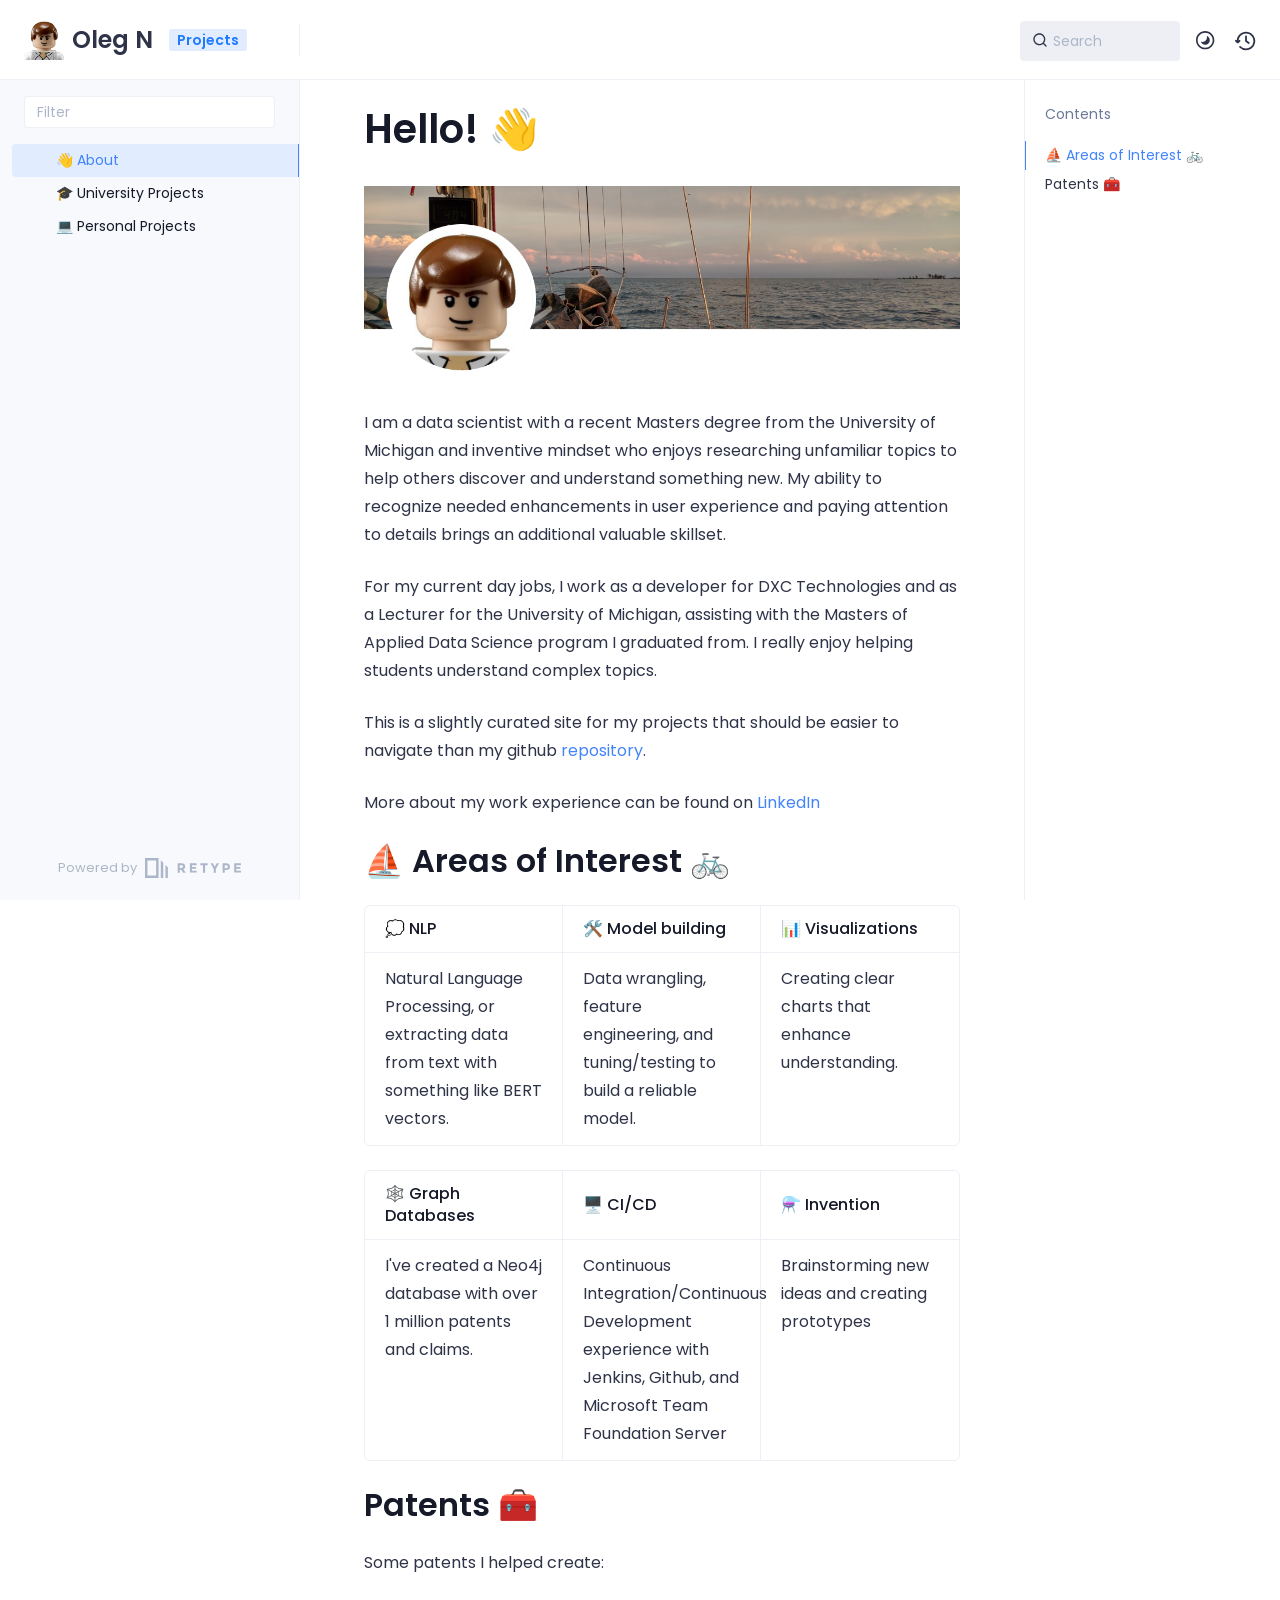
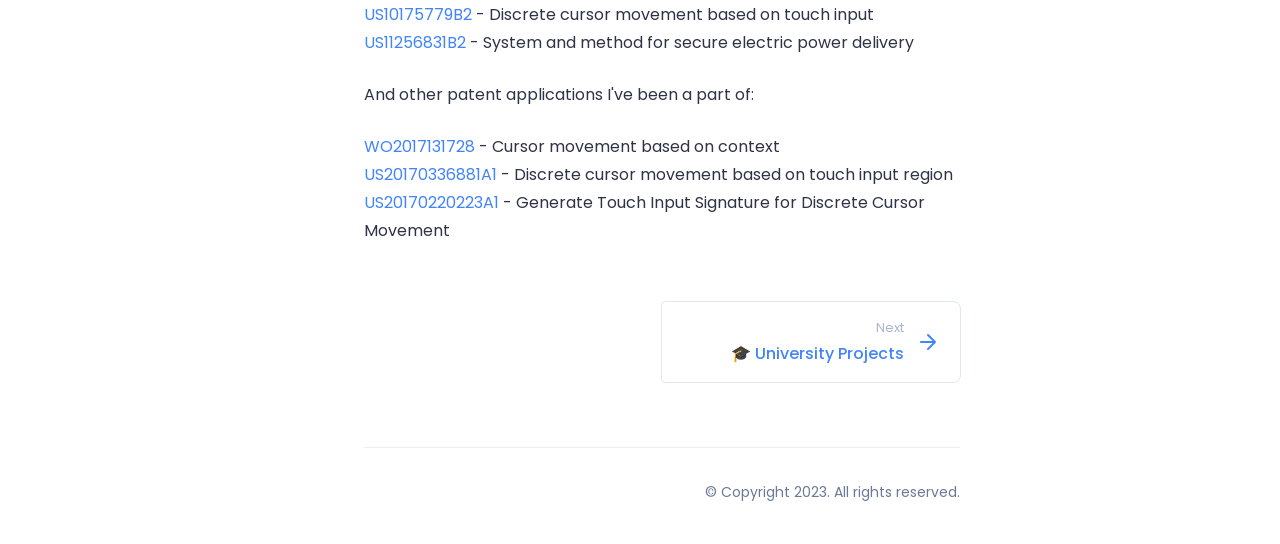
==== index.html @ 0ea4c74a "site updated, title, custom css" ====
<!DOCTYPE html>
<html lang="en" class="h-full">
<head>
    <script>(function(w,d,s,l,i){w[l]=w[l]||[];w[l].push({'gtm.start':new Date().getTime(),event:'gtm.js'});var f=d.getElementsByTagName(s)[0],j=d.createElement(s),dl=l!='dataLayer'?'&l='+l:'';j.async=true;j.src='https://www.googletagmanager.com/gtm.js?id='+i+dl;f.parentNode.insertBefore(j,f);})(window,document,'script','dataLayer','G-LKNMP7RRVM');</script>

    <meta charset="UTF-8">
    <meta name="viewport" content="width=device-width,initial-scale=1">
    <meta name="turbo-cache-control" content="no-cache" data-turbo-track="reload" data-track-token="2.4.0.734150172838">

    <!-- See retype.com -->
    <meta name="generator" content="Retype 2.4.0">

    <!-- Primary Meta Tags -->
    <title>Hello! &#128075;</title>
    <meta name="title" content="Hello! 👋">
    <meta name="description" content="I am a data scientist with a recent Masters degree from the University of Michigan and inventive mindset who enjoys researching unfamiliar topics to..." />

    <!-- Canonical -->
    <link rel="canonical" href="https://legolego.github.io/" />

    <!-- Open Graph / Facebook -->
    <meta property="og:type" content="website">
    <meta property="og:url" content="https://legolego.github.io/">
    <meta property="og:title" content="Hello! 👋">
    <meta property="og:description" content="I am a data scientist with a recent Masters degree from the University of Michigan and inventive mindset who enjoys researching unfamiliar topics to...">
    <meta property="og:image" content="https://legolego.github.io/static/aboutheader.png">

    <!-- Twitter -->
    <meta property="twitter:card" content="summary_large_image">
    <meta property="twitter:url" content="https://legolego.github.io/">
    <meta property="twitter:title" content="Hello! 👋">
    <meta property="twitter:description" content="I am a data scientist with a recent Masters degree from the University of Michigan and inventive mindset who enjoys researching unfamiliar topics to...">
    <meta property="twitter:image" content="https://legolego.github.io/static/aboutheader.png">

    <script>(function () { var el = document.documentElement, m = localStorage.getItem("doc_theme"), wm = window.matchMedia; if (m === "dark" || (!m && wm && wm("(prefers-color-scheme: dark)").matches)) { el.classList.add("dark") } else { el.classList.remove("dark") } })();</script>

    <link href="resources/css/retype.css?v=2.4.0.734150172838" rel="stylesheet" />

    <script type="text/javascript" src="resources/js/config.js?v=2.4.0.734150172838" data-turbo-eval="false" defer></script>
    <script type="text/javascript" src="resources/js/retype.js?v=2.4.0" data-turbo-eval="false" defer></script>
    <script id="lunr-js" type="text/javascript" src="resources/js/lunr.js?v=2.4.0.734150172838" data-turbo-eval="false" defer></script>

    <link href="static/custom.css" rel="stylesheet" />
</head>
<body>
    <noscript><iframe src="https://www.googletagmanager.com/ns.html?id=G-LKNMP7RRVM" height="0" width="0" style="display:none;visibility:hidden"></iframe></noscript>

    <div id="docs-app" class="relative text-base antialiased text-gray-700 bg-white font-body dark:bg-dark-850 dark:text-dark-300">
        <div class="absolute bottom-0 left-0 bg-gray-100 dark:bg-dark-800" style="top: 5rem; right: 50%"></div>
    
        <header id="docs-site-header" class="sticky top-0 z-30 flex w-full h-16 bg-white border-b border-gray-200 md:h-20 dark:bg-dark-850 dark:border-dark-650">
            <div class="container relative flex items-center justify-between grow pr-6 md:justify-start">
                <!-- Mobile menu button skeleton -->
                <button v-cloak class="skeleton docs-mobile-menu-button flex items-center justify-center shrink-0 overflow-hidden dark:text-white focus:outline-none rounded-full w-10 h-10 ml-3.5 md:hidden"><svg xmlns="http://www.w3.org/2000/svg" class="mb-px shrink-0" width="24" height="24" viewBox="0 0 24 24" role="presentation" style="margin-bottom: 0px;"><g fill="currentColor"><path d="M2 4h20v2H2zM2 11h20v2H2zM2 18h20v2H2z"></path></g></svg></button>
                <div v-cloak id="docs-sidebar-toggle"></div>
        
                <!-- Logo -->
                <div class="flex items-center justify-between h-full py-2 md:w-75">
                    <div class="flex items-center px-2 md:px-6">
                        <a id="docs-site-logo" href="" class="flex items-center leading-snug text-2xl">
                            <span class="w-10 mr-2 grow-0 shrink-0 overflow-hidden">
                                <img class="max-h-10 dark:hidden md:inline-block" src="static/lego.png">
                                <img class="max-h-10 hidden dark:inline-block" src="static/lego.png">
                            </span>
                            <span class="dark:text-white font-semibold line-clamp-1 md:line-clamp-2">Oleg N</span>
                        </a><span class="hidden px-2 py-1 ml-4 text-sm font-semibold leading-none text-root-logo-label-text bg-root-logo-label-bg rounded-sm md:inline-block">Projects</span>
                    </div>
        
                    <span class="hidden h-8 border-r md:inline-block dark:border-dark-650"></span>
                </div>
        
                <div class="flex justify-between md:grow">
                    <!-- Top Nav -->
                    <nav class="hidden md:flex">
                        <ul class="flex flex-col mb-4 md:pl-16 md:mb-0 md:flex-row md:items-center">
                            
                        </ul>
                    </nav>
        
                    <!-- Header Right Skeleton -->
                    <div v-cloak class="flex justify-end grow skeleton">
        
                        <!-- Search input mock -->
                        <div class="relative hidden w-40 lg:block lg:max-w-sm lg:ml-auto">
                            <div class="absolute flex items-center justify-center h-full pl-3 dark:text-dark-300">
                                <svg xmlns="http://www.w3.org/2000/svg" class="icon-base" width="16" height="16" viewBox="0 0 24 24" aria-labelledby="icon" role="presentation"  style="margin-bottom: 1px;"><g fill="currentColor" ><path d="M21.71 20.29l-3.68-3.68A8.963 8.963 0 0020 11c0-4.96-4.04-9-9-9s-9 4.04-9 9 4.04 9 9 9c2.12 0 4.07-.74 5.61-1.97l3.68 3.68c.2.19.45.29.71.29s.51-.1.71-.29c.39-.39.39-1.03 0-1.42zM4 11c0-3.86 3.14-7 7-7s7 3.14 7 7c0 1.92-.78 3.66-2.04 4.93-.01.01-.02.01-.02.01-.01.01-.01.01-.01.02A6.98 6.98 0 0111 18c-3.86 0-7-3.14-7-7z" ></path></g></svg>
                            </div>
        
                            <input class="w-full h-10 transition-colors duration-200 ease-in bg-gray-200 border border-transparent rounded md:text-sm hover:bg-white hover:border-gray-300 focus:outline-none focus:bg-white focus:border-gray-500 dark:bg-dark-600 dark:border-dark-600 placeholder-gray-400 dark:placeholder-dark-400"
                            style="padding: 0.625rem 0.75rem 0.625rem 2rem" type="text" placeholder="Search" />
                        </div>
        
                        <!-- Mobile search button mock -->
                        <div class="flex items-center justify-center w-10 h-10 lg:hidden">
                            <svg xmlns="http://www.w3.org/2000/svg" class="shrink-0 icon-base" width="20" height="20" viewBox="0 0 24 24" aria-labelledby="icon" role="presentation"  style="margin-bottom: 0px;"><g fill="currentColor" ><path d="M21.71 20.29l-3.68-3.68A8.963 8.963 0 0020 11c0-4.96-4.04-9-9-9s-9 4.04-9 9 4.04 9 9 9c2.12 0 4.07-.74 5.61-1.97l3.68 3.68c.2.19.45.29.71.29s.51-.1.71-.29c.39-.39.39-1.03 0-1.42zM4 11c0-3.86 3.14-7 7-7s7 3.14 7 7c0 1.92-.78 3.66-2.04 4.93-.01.01-.02.01-.02.01-.01.01-.01.01-.01.02A6.98 6.98 0 0111 18c-3.86 0-7-3.14-7-7z" ></path></g></svg>
                        </div>
        
                        <!-- Dark mode switch placehokder -->
                        <div class="w-10 h-10 lg:ml-2"></div>
        
                        <!-- History button mock -->
                        <div class="flex items-center justify-center w-10 h-10" style="margin-right: -0.625rem;">
                            <svg xmlns="http://www.w3.org/2000/svg" class="shrink-0 icon-base" width="22" height="22" viewBox="0 0 24 24" aria-labelledby="icon" role="presentation"  style="margin-bottom: 0px;"><g fill="currentColor" ><g ><path d="M12.01 6.01c-.55 0-1 .45-1 1V12a1 1 0 00.4.8l3 2.22a.985.985 0 001.39-.2.996.996 0 00-.21-1.4l-2.6-1.92V7.01c.02-.55-.43-1-.98-1z"></path><path d="M12.01 1.91c-5.33 0-9.69 4.16-10.05 9.4l-.29-.26a.997.997 0 10-1.34 1.48l1.97 1.79c.19.17.43.26.67.26s.48-.09.67-.26l1.97-1.79a.997.997 0 10-1.34-1.48l-.31.28c.34-4.14 3.82-7.41 8.05-7.41 4.46 0 8.08 3.63 8.08 8.09s-3.63 8.08-8.08 8.08c-2.18 0-4.22-.85-5.75-2.4a.996.996 0 10-1.42 1.4 10.02 10.02 0 007.17 2.99c5.56 0 10.08-4.52 10.08-10.08.01-5.56-4.52-10.09-10.08-10.09z"></path></g></g></svg>
                        </div>
                    </div>
        
                    <div v-cloak class="flex justify-end grow">
                        <div id="docs-mobile-search-button"></div>
                        <doc-search-desktop></doc-search-desktop>
        
                        <doc-theme-switch class="lg:ml-2"></doc-theme-switch>
                        <doc-history></doc-history>
                    </div>
                </div>
            </div>
        </header>
    
        <div class="container relative flex bg-white">
            <!-- Sidebar Skeleton -->
            <div v-cloak class="fixed flex flex-col shrink-0 duration-300 ease-in-out bg-gray-100 border-gray-200 sidebar top-20 w-75 border-r h-screen md:sticky transition-transform skeleton dark:bg-dark-800 dark:border-dark-650">
            
                <!-- Render this div, if config.showSidebarFilter is `true` -->
                <div class="flex items-center h-16 px-6">
                    <input class="w-full h-8 px-3 py-2 transition-colors duration-200 ease-linear bg-white border border-gray-200 rounded shadow-none text-sm focus:outline-none focus:border-gray-600 dark:bg-dark-600 dark:border-dark-600" type="text" placeholder="Filter" />
                </div>
            
                <div class="pl-6 mb-4 mt-1">
                    <div class="w-32 h-3 mb-4 bg-gray-200 rounded-full loading dark:bg-dark-600"></div>
                    <div class="w-48 h-3 mb-4 bg-gray-200 rounded-full loading dark:bg-dark-600"></div>
                    <div class="w-40 h-3 mb-4 bg-gray-200 rounded-full loading dark:bg-dark-600"></div>
                    <div class="w-32 h-3 mb-4 bg-gray-200 rounded-full loading dark:bg-dark-600"></div>
                    <div class="w-48 h-3 mb-4 bg-gray-200 rounded-full loading dark:bg-dark-600"></div>
                    <div class="w-40 h-3 mb-4 bg-gray-200 rounded-full loading dark:bg-dark-600"></div>
                </div>
            
                <div class="shrink-0 mt-auto bg-transparent dark:border-dark-650">
                    <a class="flex items-center justify-center flex-nowrap h-16 text-gray-400 dark:text-dark-400 hover:text-gray-700 dark:hover:text-dark-300 transition-colors duration-150 ease-in docs-powered-by" target="_blank" href="https://retype.com/" rel="noopener">
                        <span class="text-xs whitespace-nowrap">Powered by</span>
                        <svg xmlns="http://www.w3.org/2000/svg" class="ml-2" fill="currentColor" width="96" height="20" overflow="visible"><path d="M0 0v20h13.59V0H0zm11.15 17.54H2.44V2.46h8.71v15.08zM15.8 20h2.44V4.67L15.8 2.22zM20.45 6.89V20h2.44V9.34z"/><g><path d="M40.16 8.44c0 1.49-.59 2.45-1.75 2.88l2.34 3.32h-2.53l-2.04-2.96h-1.43v2.96h-2.06V5.36h3.5c1.43 0 2.46.24 3.07.73s.9 1.27.9 2.35zm-2.48 1.1c.26-.23.38-.59.38-1.09 0-.5-.13-.84-.4-1.03s-.73-.28-1.39-.28h-1.54v2.75h1.5c.72 0 1.2-.12 1.45-.35zM51.56 5.36V7.2h-4.59v1.91h4.13v1.76h-4.13v1.92h4.74v1.83h-6.79V5.36h6.64zM60.09 7.15v7.48h-2.06V7.15h-2.61V5.36h7.28v1.79h-2.61zM70.81 14.64h-2.06v-3.66l-3.19-5.61h2.23l1.99 3.45 1.99-3.45H74l-3.19 5.61v3.66zM83.99 6.19c.65.55.97 1.4.97 2.55s-.33 1.98-1 2.51-1.68.8-3.04.8h-1.23v2.59h-2.06V5.36h3.26c1.42 0 2.45.28 3.1.83zm-1.51 3.65c.25-.28.37-.69.37-1.22s-.16-.92-.48-1.14c-.32-.23-.82-.34-1.5-.34H79.7v3.12h1.38c.68 0 1.15-.14 1.4-.42zM95.85 5.36V7.2h-4.59v1.91h4.13v1.76h-4.13v1.92H96v1.83h-6.79V5.36h6.64z"/></g></svg>
                    </a>
                </div>
            </div>
            
            <!-- Sidebar component -->
            <doc-sidebar v-cloak>
                <template #sidebar-footer>
                    <div class="shrink-0 mt-auto border-t md:bg-transparent md:border-none dark:border-dark-650">
            
                        <a class="flex items-center justify-center flex-nowrap h-16 text-gray-400 dark:text-dark-400 hover:text-gray-700 dark:hover:text-dark-300 transition-colors duration-150 ease-in docs-powered-by" target="_blank" href="https://retype.com/" rel="noopener">
                            <span class="text-xs whitespace-nowrap">Powered by</span>
                            <svg xmlns="http://www.w3.org/2000/svg" class="ml-2" fill="currentColor" width="96" height="20" overflow="visible"><path d="M0 0v20h13.59V0H0zm11.15 17.54H2.44V2.46h8.71v15.08zM15.8 20h2.44V4.67L15.8 2.22zM20.45 6.89V20h2.44V9.34z"/><g><path d="M40.16 8.44c0 1.49-.59 2.45-1.75 2.88l2.34 3.32h-2.53l-2.04-2.96h-1.43v2.96h-2.06V5.36h3.5c1.43 0 2.46.24 3.07.73s.9 1.27.9 2.35zm-2.48 1.1c.26-.23.38-.59.38-1.09 0-.5-.13-.84-.4-1.03s-.73-.28-1.39-.28h-1.54v2.75h1.5c.72 0 1.2-.12 1.45-.35zM51.56 5.36V7.2h-4.59v1.91h4.13v1.76h-4.13v1.92h4.74v1.83h-6.79V5.36h6.64zM60.09 7.15v7.48h-2.06V7.15h-2.61V5.36h7.28v1.79h-2.61zM70.81 14.64h-2.06v-3.66l-3.19-5.61h2.23l1.99 3.45 1.99-3.45H74l-3.19 5.61v3.66zM83.99 6.19c.65.55.97 1.4.97 2.55s-.33 1.98-1 2.51-1.68.8-3.04.8h-1.23v2.59h-2.06V5.36h3.26c1.42 0 2.45.28 3.1.83zm-1.51 3.65c.25-.28.37-.69.37-1.22s-.16-.92-.48-1.14c-.32-.23-.82-.34-1.5-.34H79.7v3.12h1.38c.68 0 1.15-.14 1.4-.42zM95.85 5.36V7.2h-4.59v1.91h4.13v1.76h-4.13v1.92H96v1.83h-6.79V5.36h6.64z"/></g></svg>
                        </a>
                    </div>
                </template>
            </doc-sidebar>
    
            <div class="grow min-w-0 dark:bg-dark-850">
                <!-- Render "toolbar" template here on api pages --><!-- Render page content -->
                <div class="flex">
                    <div class="grow min-w-0 px-6 md:px-16">
                        <main class="relative pt-6 pb-16">
                            <div class="docs-markdown" id="docs-content">
                                <!-- Rendered if sidebar right is enabled -->
                                <div id="docs-sidebar-right-toggle"></div>
                
                                <!-- Page content  -->
<doc-anchor-target id="hello" class="break-words">
    <h1>
        <doc-anchor-trigger class="header-anchor-trigger" to="#hello">#</doc-anchor-trigger>
        <span>Hello! <span class="docs-emoji">&#x1F44B;</span></span>
    </h1>
</doc-anchor-target>
<p><figure class="content-center">
    <img src="static/aboutheader.png" alt="" />
    <figcaption class="caption"></figcaption>
</figure>
</p>
<p>I am a data scientist with a recent Masters degree from the University of Michigan and inventive mindset who enjoys researching unfamiliar topics to help others discover and understand something new. My ability to recognize needed enhancements in user experience and paying attention to details brings an additional valuable skillset.</p>
<p>For my current day jobs, I work as a developer for DXC Technologies and as a Lecturer for the University of Michigan, assisting with the Masters of Applied Data Science program I graduated from. I really enjoy helping students understand complex topics.</p>
<p>This is a slightly curated site for my projects that should be easier to navigate than my github <a href="https://github.com/legolego">repository</a>.</p>
<p>More about my work experience can be found on <a href="https://www.linkedin.com/in/olegnikolsky/">LinkedIn</a></p>
<doc-anchor-target id="areas-of-interest">
    <h2>
        <doc-anchor-trigger class="header-anchor-trigger" to="#areas-of-interest">#</doc-anchor-trigger>
        <span><span class="docs-emoji">&#x26F5;</span> Areas of Interest <span class="docs-emoji">&#x1F6B2;</span></span>
    </h2>
</doc-anchor-target>
<div class="mb-6 overflow-hidden border rounded-md docs-columns dark:border-dark-650" style="grid-template-columns: repeat(3, minmax(0, 1fr));">
    <div class="flex items-center px-5 py-3 font-medium leading-snug text-gray-900 border-b border-gray-200 dark:border-dark-650 dark:text-white border-r">
        <span><span class="docs-emoji">&#x1F4AD;</span> NLP</span>
    </div>
    <div class="flex items-center px-5 py-3 font-medium leading-snug text-gray-900 border-b border-gray-200 dark:border-dark-650 dark:text-white border-r">
        <span><span class="docs-emoji">&#x1F6E0;&#xFE0F;</span> Model building</span>
    </div>
    <div class="flex items-center px-5 py-3 font-medium leading-snug text-gray-900 border-b border-gray-200 dark:border-dark-650 dark:text-white">
        <span><span class="docs-emoji">&#x1F4CA;</span> Visualizations</span>
    </div>
    <div class="px-5 py-3 docs-columns-content border-r border-gray-200 dark:border-dark-650">
<p>Natural Language Processing, or extracting data from text with something like BERT vectors.</p>
    </div>
    <div class="px-5 py-3 docs-columns-content border-r border-gray-200 dark:border-dark-650">
<p>Data wrangling, feature engineering, and tuning/testing to build a reliable model.</p>
    </div>
    <div class="px-5 py-3 docs-columns-content">
<p>Creating clear charts that enhance understanding.</p>
    </div>
</div>
<div class="mb-6 overflow-hidden border rounded-md docs-columns dark:border-dark-650" style="grid-template-columns: repeat(3, minmax(0, 1fr));">
    <div class="flex items-center px-5 py-3 font-medium leading-snug text-gray-900 border-b border-gray-200 dark:border-dark-650 dark:text-white border-r">
        <span><span class="docs-emoji">&#x1F578;&#xFE0F;</span> Graph Databases</span>
    </div>
    <div class="flex items-center px-5 py-3 font-medium leading-snug text-gray-900 border-b border-gray-200 dark:border-dark-650 dark:text-white border-r">
        <span><span class="docs-emoji">&#x1F5A5;&#xFE0F;</span> CI/CD</span>
    </div>
    <div class="flex items-center px-5 py-3 font-medium leading-snug text-gray-900 border-b border-gray-200 dark:border-dark-650 dark:text-white">
        <span><span class="docs-emoji">&#x2697;&#xFE0F;</span> Invention</span>
    </div>
    <div class="px-5 py-3 docs-columns-content border-r border-gray-200 dark:border-dark-650">
<p>I&#x27;ve created a Neo4j database with over 1 million patents and claims.</p>
    </div>
    <div class="px-5 py-3 docs-columns-content border-r border-gray-200 dark:border-dark-650">
<p>Continuous Integration/Continuous Development experience with Jenkins, Github, and Microsoft Team Foundation Server</p>
    </div>
    <div class="px-5 py-3 docs-columns-content">
<p>Brainstorming new ideas and creating prototypes</p>
    </div>
</div>
<doc-anchor-target id="patents">
    <h2>
        <doc-anchor-trigger class="header-anchor-trigger" to="#patents">#</doc-anchor-trigger>
        <span>Patents <span class="docs-emoji">&#x1F9F0;</span></span>
    </h2>
</doc-anchor-target>
<p>Some patents I helped create:</p>
<p><a href="https://patents.google.com/patent/US10175779B2/en">US10175779B2</a> - Discrete cursor movement based on touch input<br>
<a href="https://patents.google.com/patent/US11256831B2/en">US11256831B2</a> - System and method for secure electric power delivery</p>
<p>And other patent applications I&#x27;ve been a part of:</p>
<p><a href="https://patents.google.com/patent/WO2017131728A1/en">WO2017131728</a> - Cursor movement based on context<br>
<a href="https://patents.google.com/patent/US20170336881A1/en">US20170336881A1 </a> - Discrete cursor movement based on touch input region<br>
<a href="https://patents.google.com/patent/US20170220223A1/en">US20170220223A1</a> - Generate Touch Input Signature for Discrete Cursor Movement</p>

                                
                                <!-- Required only on API pages -->
                                <doc-toolbar-member-filter-no-results />
                            </div>
                            <footer class="clear-both">
                            
                                <nav class="flex mt-14">
                                    <div class="w-1/2">
                                    </div>
                            
                                    <div class="w-1/2">
                                        <a class="px-5 py-4 -mx-px h-full flex items-center justify-end break-normal font-medium text-blue-500 dark:text-blue-400 border border-gray-300 hover:border-gray-400 dark:border-dark-650 dark:hover:border-dark-450 rounded-l rounded-r-lg transition-colors duration-150 relative hover:z-5" href="university/">
                                            <span>
                                                <span class="block text-xs font-normal text-right text-gray-400 dark:text-dark-400">Next</span>
                                                <span class="block mt-1">🎓 University Projects</span>
                                            </span>
                                            <svg xmlns="http://www.w3.org/2000/svg" class="ml-3" width="24" height="24" viewBox="0 0 24 24" fill="currentColor" overflow="visible"><path d="M19.92 12.38a1 1 0 00-.22-1.09l-7-7a.996.996 0 10-1.41 1.41l5.3 5.3H5c-.55 0-1 .45-1 1s.45 1 1 1h11.59l-5.29 5.29a.996.996 0 000 1.41c.19.2.44.3.7.3s.51-.1.71-.29l7-7c.09-.09.16-.21.21-.33z" /><path fill="none" d="M0 0h24v24H0z" /></svg>
                                        </a>
                                    </div>
                                </nav>
                            </footer>
                        </main>
                
                        <div class="border-t dark:border-dark-650 pt-6 mb-8">
                            <footer class="flex flex-wrap items-center justify-between">
                                <div>
                                    <ul class="flex flex-wrap items-center text-sm">
                                    </ul>
                                </div>
                                <div class="docs-copyright py-2 text-gray-500 dark:text-dark-350 text-sm leading-relaxed"><p>© Copyright 2023. All rights reserved.</p></div>
                            </footer>
                        </div>
                    </div>
                
                    <!-- Rendered if sidebar right is enabled -->
                    <!-- Sidebar right skeleton-->
                    <div v-cloak class="fixed top-0 bottom-0 right-0 translate-x-full bg-white border-gray-200 lg:sticky lg:border-l lg:shrink-0 lg:pt-6 lg:transform-none sm:w-1/2 lg:w-64 lg:z-0 md:w-104 sidebar-right skeleton dark:bg-dark-850 dark:border-dark-650">
                        <div class="pl-5">
                            <div class="w-32 h-3 mb-4 bg-gray-200 dark:bg-dark-600 rounded-full loading"></div>
                            <div class="w-48 h-3 mb-4 bg-gray-200 dark:bg-dark-600 rounded-full loading"></div>
                            <div class="w-40 h-3 mb-4 bg-gray-200 dark:bg-dark-600 rounded-full loading"></div>
                        </div>
                    </div>
                
                    <!-- User should be able to hide sidebar right -->
                    <doc-sidebar-right v-cloak></doc-sidebar-right>
                </div>

            </div>
        </div>
    
        <doc-search-mobile></doc-search-mobile>
        <doc-back-to-top></doc-back-to-top>
    </div>


    <div id="docs-overlay-target"></div>

    <script>window.__DOCS__ = { "title": "👋 About", isRoot: true, level: 0, icon: "file", hasPrism: false, hasMermaid: false, hasMath: false }</script>
</body>
</html>
---- static/custom.css ----
.sample {
    text-align: center;
    color: #af5219;
    border-radius: 10px;
    background-color: #0cce2c;
    border: 1px solid #19af1c;
    padding-top: 20px;
    margin-bottom: 20px;
}
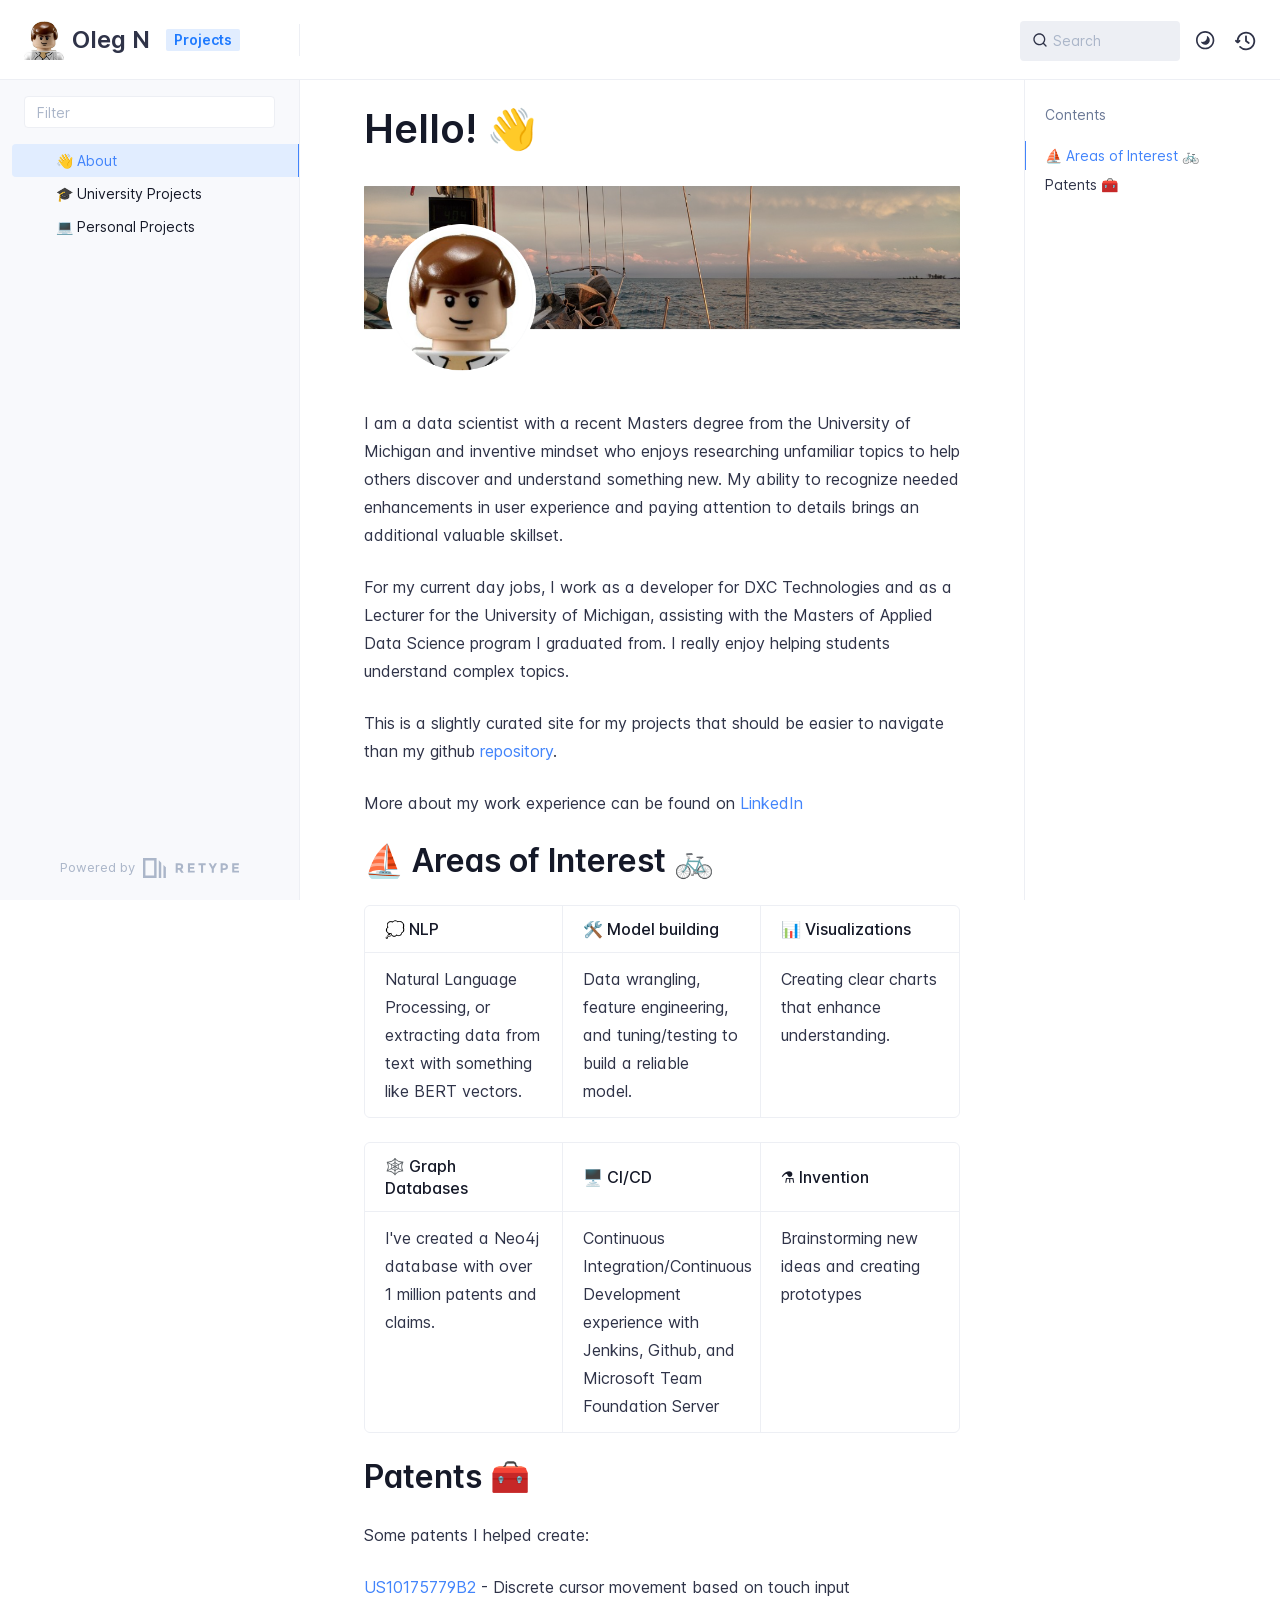
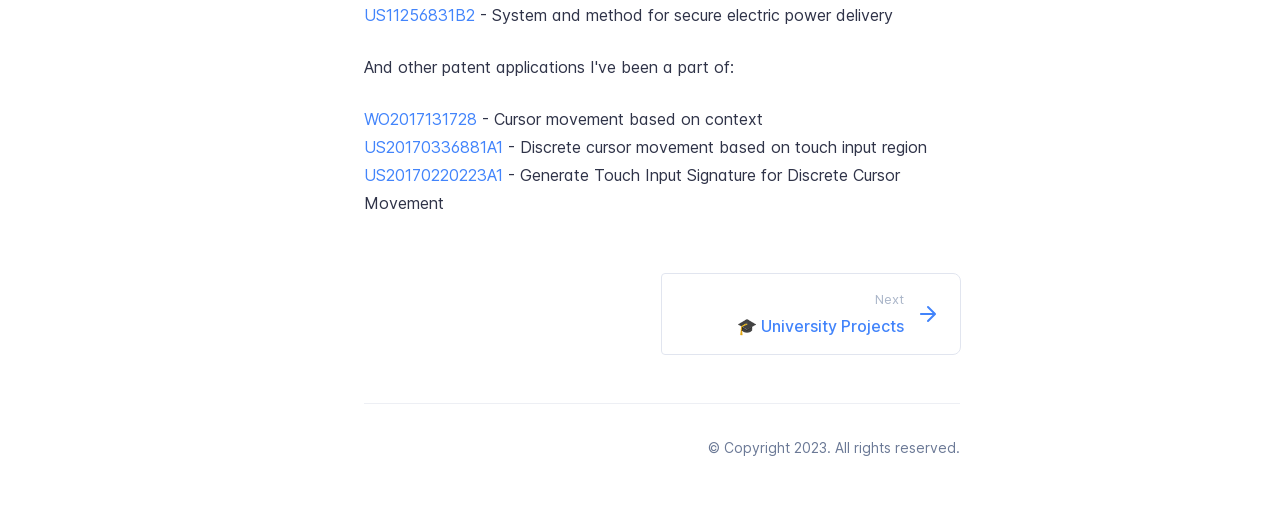
==== commit d9fe0fbe: "added detroit digital inclusion project" ====
--- a/index.html
+++ b/index.html
@@ -1,22 +1,22 @@
 <!DOCTYPE html>
 <html lang="en" class="h-full">
 <head>
-    <script>(function(w,d,s,l,i){w[l]=w[l]||[];w[l].push({'gtm.start':new Date().getTime(),event:'gtm.js'});var f=d.getElementsByTagName(s)[0],j=d.createElement(s),dl=l!='dataLayer'?'&l='+l:'';j.async=true;j.src='https://www.googletagmanager.com/gtm.js?id='+i+dl;f.parentNode.insertBefore(j,f);})(window,document,'script','dataLayer','G-LKNMP7RRVM');</script>
+    <script data-cfasync="false">(function(w,d,s,l,i){w[l]=w[l]||[];w[l].push({'gtm.start':new Date().getTime(),event:'gtm.js'});var f=d.getElementsByTagName(s)[0],j=d.createElement(s),dl=l!='dataLayer'?'&l='+l:'';j.async=true;j.src='https://www.googletagmanager.com/gtm.js?id='+i+dl;f.parentNode.insertBefore(j,f);})(window,document,'script','dataLayer','G-LKNMP7RRVM');</script>
 
     <meta charset="UTF-8">
     <meta name="viewport" content="width=device-width,initial-scale=1">
-    <meta name="turbo-cache-control" content="no-cache" data-turbo-track="reload" data-track-token="2.4.0.734150172838">
+    <meta name="turbo-cache-control" content="no-cache" data-turbo-track="reload" data-track-token="3.5.0.752034805702">
 
     <!-- See retype.com -->
-    <meta name="generator" content="Retype 2.4.0">
+    <meta name="generator" content="Retype 3.5.0">
 
     <!-- Primary Meta Tags -->
     <title>Hello! &#128075;</title>
     <meta name="title" content="Hello! 👋">
-    <meta name="description" content="I am a data scientist with a recent Masters degree from the University of Michigan and inventive mindset who enjoys researching unfamiliar topics to..." />
+    <meta name="description" content="I am a data scientist with a recent Masters degree from the University of Michigan and inventive mindset who enjoys researching unfamiliar topics to...">
 
     <!-- Canonical -->
-    <link rel="canonical" href="https://legolego.github.io/" />
+    <link rel="canonical" href="https://legolego.github.io/">
 
     <!-- Open Graph / Facebook -->
     <meta property="og:type" content="website">
@@ -32,13 +32,13 @@
     <meta property="twitter:description" content="I am a data scientist with a recent Masters degree from the University of Michigan and inventive mindset who enjoys researching unfamiliar topics to...">
     <meta property="twitter:image" content="https://legolego.github.io/static/aboutheader.png">
 
-    <script>(function () { var el = document.documentElement, m = localStorage.getItem("doc_theme"), wm = window.matchMedia; if (m === "dark" || (!m && wm && wm("(prefers-color-scheme: dark)").matches)) { el.classList.add("dark") } else { el.classList.remove("dark") } })();</script>
-
-    <link href="resources/css/retype.css?v=2.4.0.734150172838" rel="stylesheet" />
-
-    <script type="text/javascript" src="resources/js/config.js?v=2.4.0.734150172838" data-turbo-eval="false" defer></script>
-    <script type="text/javascript" src="resources/js/retype.js?v=2.4.0" data-turbo-eval="false" defer></script>
-    <script id="lunr-js" type="text/javascript" src="resources/js/lunr.js?v=2.4.0.734150172838" data-turbo-eval="false" defer></script>
+    <script data-cfasync="false">(function () { var el = document.documentElement, m = localStorage.getItem("doc_theme"), wm = window.matchMedia; if (m === "dark" || (!m && wm && wm("(prefers-color-scheme: dark)").matches)) { el.classList.add("dark") } else { el.classList.remove("dark") } })();</script>
+
+    <link href="resources/css/retype.css?v=3.5.0.752034805702" rel="stylesheet">
+
+    <script data-cfasync="false" src="resources/js/config.js?v=3.5.0.752034805702" data-turbo-eval="false" defer></script>
+    <script data-cfasync="false" src="resources/js/retype.js?v=3.5.0" data-turbo-eval="false" defer></script>
+    <script id="lunr-js" data-cfasync="false" src="resources/js/lunr.js?v=3.5.0.752034805702" data-turbo-eval="false" defer></script>
 
     <link href="static/custom.css" rel="stylesheet" />
 </head>
@@ -49,7 +49,7 @@
         <div class="absolute bottom-0 left-0 bg-gray-100 dark:bg-dark-800" style="top: 5rem; right: 50%"></div>
     
         <header id="docs-site-header" class="sticky top-0 z-30 flex w-full h-16 bg-white border-b border-gray-200 md:h-20 dark:bg-dark-850 dark:border-dark-650">
-            <div class="container relative flex items-center justify-between grow pr-6 md:justify-start">
+            <div class="container relative flex items-center justify-between pr-6 grow md:justify-start">
                 <!-- Mobile menu button skeleton -->
                 <button v-cloak class="skeleton docs-mobile-menu-button flex items-center justify-center shrink-0 overflow-hidden dark:text-white focus:outline-none rounded-full w-10 h-10 ml-3.5 md:hidden"><svg xmlns="http://www.w3.org/2000/svg" class="mb-px shrink-0" width="24" height="24" viewBox="0 0 24 24" role="presentation" style="margin-bottom: 0px;"><g fill="currentColor"><path d="M2 4h20v2H2zM2 11h20v2H2zM2 18h20v2H2z"></path></g></svg></button>
                 <div v-cloak id="docs-sidebar-toggle"></div>
@@ -83,24 +83,22 @@
                         <!-- Search input mock -->
                         <div class="relative hidden w-40 lg:block lg:max-w-sm lg:ml-auto">
                             <div class="absolute flex items-center justify-center h-full pl-3 dark:text-dark-300">
-                                <svg xmlns="http://www.w3.org/2000/svg" class="icon-base" width="16" height="16" viewBox="0 0 24 24" aria-labelledby="icon" role="presentation"  style="margin-bottom: 1px;"><g fill="currentColor" ><path d="M21.71 20.29l-3.68-3.68A8.963 8.963 0 0020 11c0-4.96-4.04-9-9-9s-9 4.04-9 9 4.04 9 9 9c2.12 0 4.07-.74 5.61-1.97l3.68 3.68c.2.19.45.29.71.29s.51-.1.71-.29c.39-.39.39-1.03 0-1.42zM4 11c0-3.86 3.14-7 7-7s7 3.14 7 7c0 1.92-.78 3.66-2.04 4.93-.01.01-.02.01-.02.01-.01.01-.01.01-.01.02A6.98 6.98 0 0111 18c-3.86 0-7-3.14-7-7z" ></path></g></svg>
+                                <svg xmlns="http://www.w3.org/2000/svg" class="icon-base" width="16" height="16" viewBox="0 0 24 24" aria-labelledby="icon" role="presentation" style="margin-bottom: 1px;"><g fill="currentColor" ><path d="M21.71 20.29l-3.68-3.68A8.963 8.963 0 0020 11c0-4.96-4.04-9-9-9s-9 4.04-9 9 4.04 9 9 9c2.12 0 4.07-.74 5.61-1.97l3.68 3.68c.2.19.45.29.71.29s.51-.1.71-.29c.39-.39.39-1.03 0-1.42zM4 11c0-3.86 3.14-7 7-7s7 3.14 7 7c0 1.92-.78 3.66-2.04 4.93-.01.01-.02.01-.02.01-.01.01-.01.01-.01.02A6.98 6.98 0 0111 18c-3.86 0-7-3.14-7-7z" ></path></g></svg>
                             </div>
-        
-                            <input class="w-full h-10 transition-colors duration-200 ease-in bg-gray-200 border border-transparent rounded md:text-sm hover:bg-white hover:border-gray-300 focus:outline-none focus:bg-white focus:border-gray-500 dark:bg-dark-600 dark:border-dark-600 placeholder-gray-400 dark:placeholder-dark-400"
-                            style="padding: 0.625rem 0.75rem 0.625rem 2rem" type="text" placeholder="Search" />
-                        </div>
-        
-                        <!-- Mobile search button mock -->
+                            <input class="w-full h-10 placeholder-gray-400 transition-colors duration-200 ease-in bg-gray-200 border border-transparent rounded md:text-sm hover:bg-white hover:border-gray-300 focus:outline-none focus:bg-white focus:border-gray-500 dark:bg-dark-600 dark:border-dark-600 dark:placeholder-dark-400" style="padding: 0.625rem 0.75rem 0.625rem 2rem" type="text" placeholder="Search">
+                        </div>
+        
+                        <!-- Mobile search button -->
                         <div class="flex items-center justify-center w-10 h-10 lg:hidden">
-                            <svg xmlns="http://www.w3.org/2000/svg" class="shrink-0 icon-base" width="20" height="20" viewBox="0 0 24 24" aria-labelledby="icon" role="presentation"  style="margin-bottom: 0px;"><g fill="currentColor" ><path d="M21.71 20.29l-3.68-3.68A8.963 8.963 0 0020 11c0-4.96-4.04-9-9-9s-9 4.04-9 9 4.04 9 9 9c2.12 0 4.07-.74 5.61-1.97l3.68 3.68c.2.19.45.29.71.29s.51-.1.71-.29c.39-.39.39-1.03 0-1.42zM4 11c0-3.86 3.14-7 7-7s7 3.14 7 7c0 1.92-.78 3.66-2.04 4.93-.01.01-.02.01-.02.01-.01.01-.01.01-.01.02A6.98 6.98 0 0111 18c-3.86 0-7-3.14-7-7z" ></path></g></svg>
-                        </div>
-        
-                        <!-- Dark mode switch placehokder -->
+                            <svg xmlns="http://www.w3.org/2000/svg" class="shrink-0 icon-base" width="20" height="20" viewBox="0 0 24 24" aria-labelledby="icon" role="presentation" style="margin-bottom: 0px;"><g fill="currentColor" ><path d="M21.71 20.29l-3.68-3.68A8.963 8.963 0 0020 11c0-4.96-4.04-9-9-9s-9 4.04-9 9 4.04 9 9 9c2.12 0 4.07-.74 5.61-1.97l3.68 3.68c.2.19.45.29.71.29s.51-.1.71-.29c.39-.39.39-1.03 0-1.42zM4 11c0-3.86 3.14-7 7-7s7 3.14 7 7c0 1.92-.78 3.66-2.04 4.93-.01.01-.02.01-.02.01-.01.01-.01.01-.01.02A6.98 6.98 0 0111 18c-3.86 0-7-3.14-7-7z" ></path></g></svg>
+                        </div>
+        
+                        <!-- Dark mode switch placeholder -->
                         <div class="w-10 h-10 lg:ml-2"></div>
         
-                        <!-- History button mock -->
+                        <!-- History button -->
                         <div class="flex items-center justify-center w-10 h-10" style="margin-right: -0.625rem;">
-                            <svg xmlns="http://www.w3.org/2000/svg" class="shrink-0 icon-base" width="22" height="22" viewBox="0 0 24 24" aria-labelledby="icon" role="presentation"  style="margin-bottom: 0px;"><g fill="currentColor" ><g ><path d="M12.01 6.01c-.55 0-1 .45-1 1V12a1 1 0 00.4.8l3 2.22a.985.985 0 001.39-.2.996.996 0 00-.21-1.4l-2.6-1.92V7.01c.02-.55-.43-1-.98-1z"></path><path d="M12.01 1.91c-5.33 0-9.69 4.16-10.05 9.4l-.29-.26a.997.997 0 10-1.34 1.48l1.97 1.79c.19.17.43.26.67.26s.48-.09.67-.26l1.97-1.79a.997.997 0 10-1.34-1.48l-.31.28c.34-4.14 3.82-7.41 8.05-7.41 4.46 0 8.08 3.63 8.08 8.09s-3.63 8.08-8.08 8.08c-2.18 0-4.22-.85-5.75-2.4a.996.996 0 10-1.42 1.4 10.02 10.02 0 007.17 2.99c5.56 0 10.08-4.52 10.08-10.08.01-5.56-4.52-10.09-10.08-10.09z"></path></g></g></svg>
+                            <svg xmlns="http://www.w3.org/2000/svg" class="shrink-0 icon-base" width="22" height="22" viewBox="0 0 24 24" aria-labelledby="icon" role="presentation" style="margin-bottom: 0px;"><g fill="currentColor" ><g ><path d="M12.01 6.01c-.55 0-1 .45-1 1V12a1 1 0 00.4.8l3 2.22a.985.985 0 001.39-.2.996.996 0 00-.21-1.4l-2.6-1.92V7.01c.02-.55-.43-1-.98-1z"></path><path d="M12.01 1.91c-5.33 0-9.69 4.16-10.05 9.4l-.29-.26a.997.997 0 10-1.34 1.48l1.97 1.79c.19.17.43.26.67.26s.48-.09.67-.26l1.97-1.79a.997.997 0 10-1.34-1.48l-.31.28c.34-4.14 3.82-7.41 8.05-7.41 4.46 0 8.08 3.63 8.08 8.09s-3.63 8.08-8.08 8.08c-2.18 0-4.22-.85-5.75-2.4a.996.996 0 10-1.42 1.4 10.02 10.02 0 007.17 2.99c5.56 0 10.08-4.52 10.08-10.08.01-5.56-4.52-10.09-10.08-10.09z"></path></g></g></svg>
                         </div>
                     </div>
         
@@ -121,10 +119,10 @@
             
                 <!-- Render this div, if config.showSidebarFilter is `true` -->
                 <div class="flex items-center h-16 px-6">
-                    <input class="w-full h-8 px-3 py-2 transition-colors duration-200 ease-linear bg-white border border-gray-200 rounded shadow-none text-sm focus:outline-none focus:border-gray-600 dark:bg-dark-600 dark:border-dark-600" type="text" placeholder="Filter" />
-                </div>
-            
-                <div class="pl-6 mb-4 mt-1">
+                    <input class="w-full h-8 px-3 py-2 transition-colors duration-200 ease-linear bg-white border border-gray-200 rounded shadow-none text-sm focus:outline-none focus:border-gray-600 dark:bg-dark-600 dark:border-dark-600" type="text" placeholder="Filter">
+                </div>
+            
+                <div class="pl-6 mt-1 mb-4">
                     <div class="w-32 h-3 mb-4 bg-gray-200 rounded-full loading dark:bg-dark-600"></div>
                     <div class="w-48 h-3 mb-4 bg-gray-200 rounded-full loading dark:bg-dark-600"></div>
                     <div class="w-40 h-3 mb-4 bg-gray-200 rounded-full loading dark:bg-dark-600"></div>
@@ -157,12 +155,11 @@
             <div class="grow min-w-0 dark:bg-dark-850">
                 <!-- Render "toolbar" template here on api pages --><!-- Render page content -->
                 <div class="flex">
-                    <div class="grow min-w-0 px-6 md:px-16">
-                        <main class="relative pt-6 pb-16">
+                    <div class="min-w-0 p-4 grow md:px-16">
+                        <main class="relative pb-12 lg:pt-2">
                             <div class="docs-markdown" id="docs-content">
                                 <!-- Rendered if sidebar right is enabled -->
                                 <div id="docs-sidebar-right-toggle"></div>
-                
                                 <!-- Page content  -->
 <doc-anchor-target id="hello" class="break-words">
     <h1>
@@ -171,7 +168,7 @@
     </h1>
 </doc-anchor-target>
 <p><figure class="content-center">
-    <img src="static/aboutheader.png" alt="" />
+    <img src="static/aboutheader.png" alt="">
     <figcaption class="caption"></figcaption>
 </figure>
 </p>
@@ -241,7 +238,7 @@
 
                                 
                                 <!-- Required only on API pages -->
-                                <doc-toolbar-member-filter-no-results />
+                                <doc-toolbar-member-filter-no-results></doc-toolbar-member-filter-no-results>
                             </div>
                             <footer class="clear-both">
                             
@@ -297,6 +294,6 @@
 
     <div id="docs-overlay-target"></div>
 
-    <script>window.__DOCS__ = { "title": "👋 About", isRoot: true, level: 0, icon: "file", hasPrism: false, hasMermaid: false, hasMath: false }</script>
+    <script data-cfasync="false">window.__DOCS__ = { "title": "👋 About", isRoot: true, level: 0, icon: "file", hasPrism: false, hasMermaid: false, hasMath: false, tocDepth: 23 }</script>
 </body>
 </html>
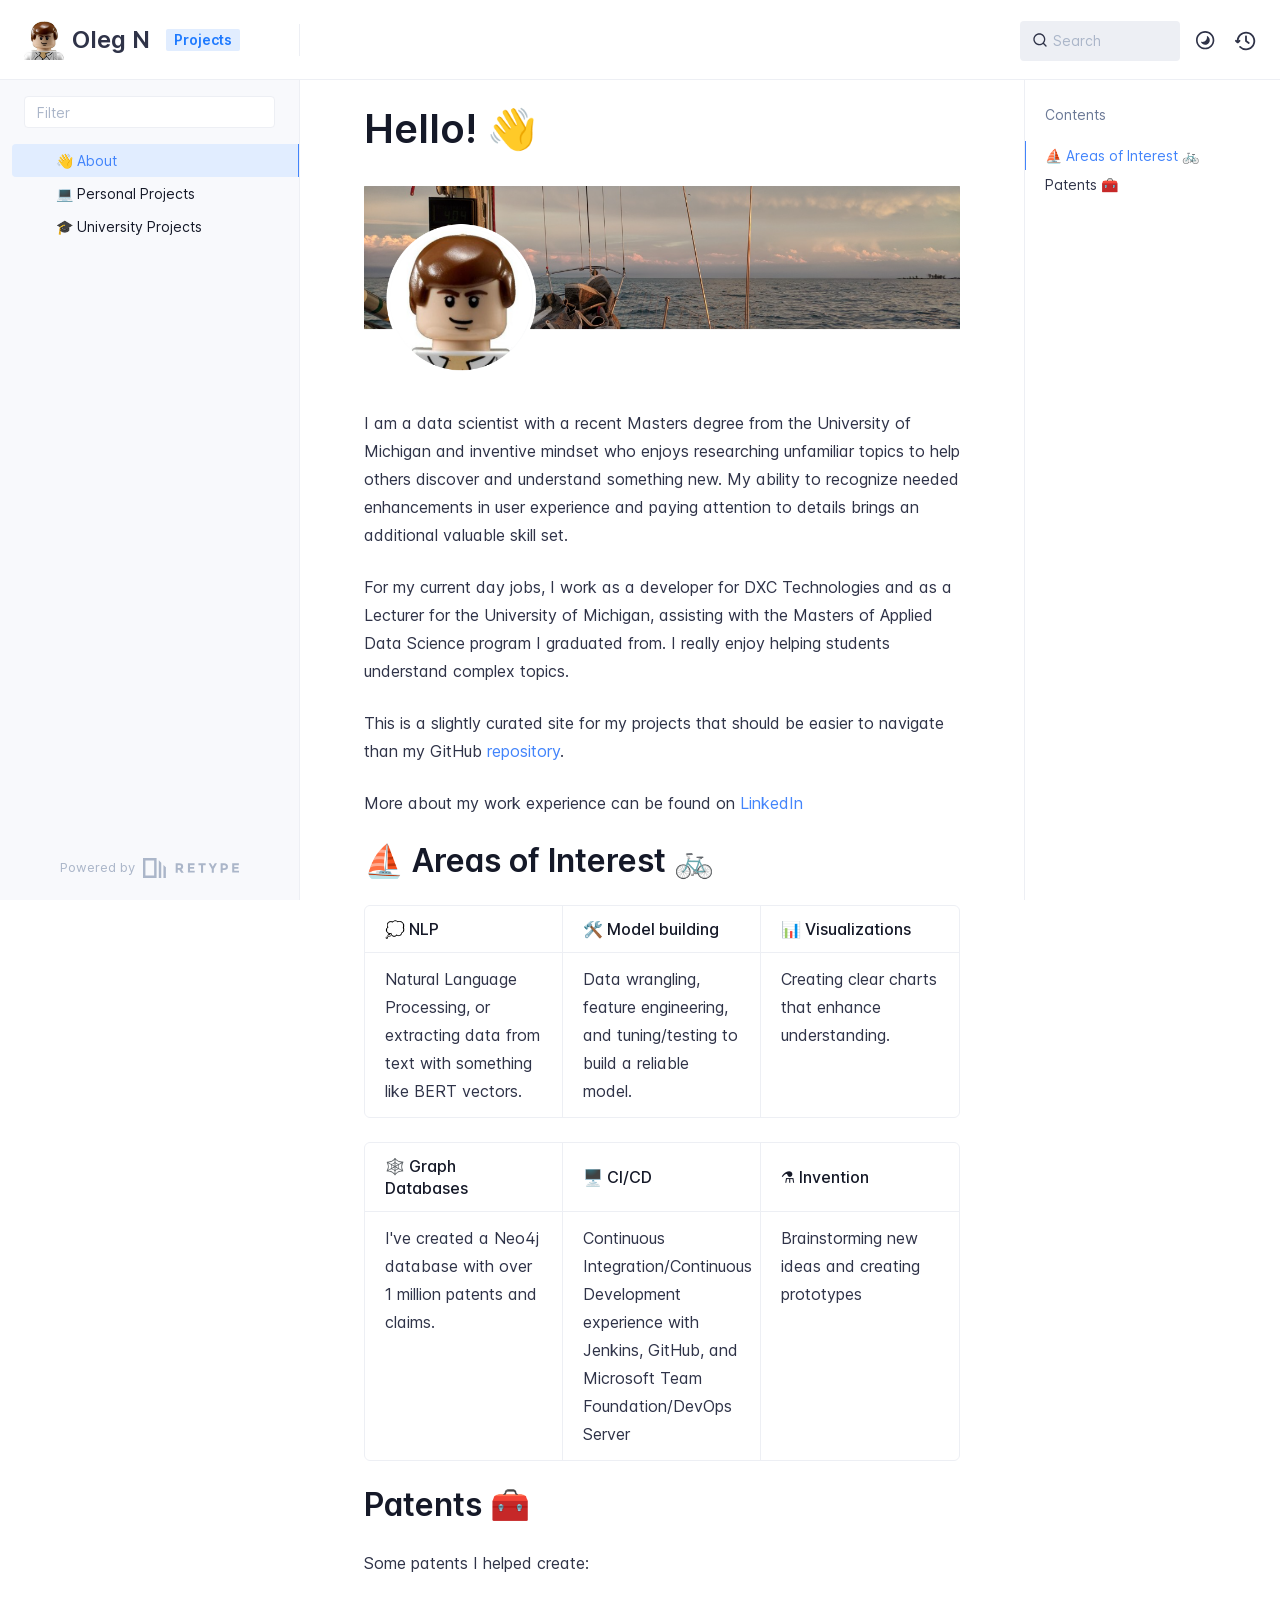
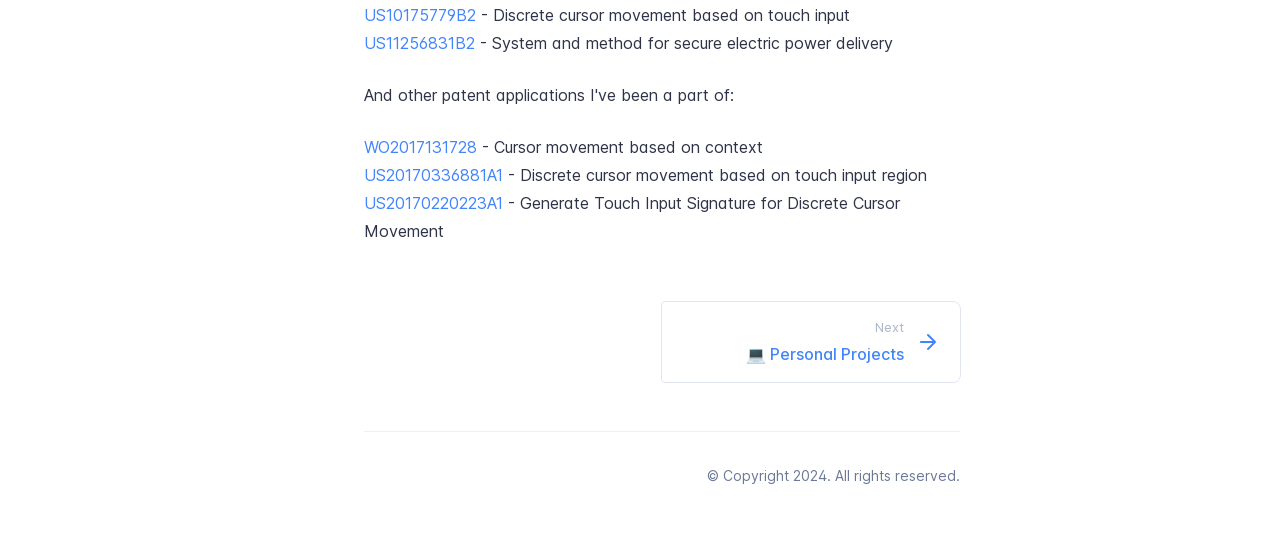
==== commit e99ab887: "added Gut-emotions and patent search engine" ====
--- a/index.html
+++ b/index.html
@@ -5,7 +5,7 @@
 
     <meta charset="UTF-8">
     <meta name="viewport" content="width=device-width,initial-scale=1">
-    <meta name="turbo-cache-control" content="no-cache" data-turbo-track="reload" data-track-token="3.5.0.752034805702">
+    <meta name="turbo-cache-control" content="no-cache" data-turbo-track="reload" data-track-token="3.5.0.767121679101">
 
     <!-- See retype.com -->
     <meta name="generator" content="Retype 3.5.0">
@@ -34,11 +34,11 @@
 
     <script data-cfasync="false">(function () { var el = document.documentElement, m = localStorage.getItem("doc_theme"), wm = window.matchMedia; if (m === "dark" || (!m && wm && wm("(prefers-color-scheme: dark)").matches)) { el.classList.add("dark") } else { el.classList.remove("dark") } })();</script>
 
-    <link href="resources/css/retype.css?v=3.5.0.752034805702" rel="stylesheet">
-
-    <script data-cfasync="false" src="resources/js/config.js?v=3.5.0.752034805702" data-turbo-eval="false" defer></script>
+    <link href="resources/css/retype.css?v=3.5.0.767121679101" rel="stylesheet">
+
+    <script data-cfasync="false" src="resources/js/config.js?v=3.5.0.767121679101" data-turbo-eval="false" defer></script>
     <script data-cfasync="false" src="resources/js/retype.js?v=3.5.0" data-turbo-eval="false" defer></script>
-    <script id="lunr-js" data-cfasync="false" src="resources/js/lunr.js?v=3.5.0.752034805702" data-turbo-eval="false" defer></script>
+    <script id="lunr-js" data-cfasync="false" src="resources/js/lunr.js?v=3.5.0.767121679101" data-turbo-eval="false" defer></script>
 
     <link href="static/custom.css" rel="stylesheet" />
 </head>
@@ -172,9 +172,9 @@
     <figcaption class="caption"></figcaption>
 </figure>
 </p>
-<p>I am a data scientist with a recent Masters degree from the University of Michigan and inventive mindset who enjoys researching unfamiliar topics to help others discover and understand something new. My ability to recognize needed enhancements in user experience and paying attention to details brings an additional valuable skillset.</p>
+<p>I am a data scientist with a recent Masters degree from the University of Michigan and inventive mindset who enjoys researching unfamiliar topics to help others discover and understand something new. My ability to recognize needed enhancements in user experience and paying attention to details brings an additional valuable skill set.</p>
 <p>For my current day jobs, I work as a developer for DXC Technologies and as a Lecturer for the University of Michigan, assisting with the Masters of Applied Data Science program I graduated from. I really enjoy helping students understand complex topics.</p>
-<p>This is a slightly curated site for my projects that should be easier to navigate than my github <a href="https://github.com/legolego">repository</a>.</p>
+<p>This is a slightly curated site for my projects that should be easier to navigate than my GitHub <a href="https://github.com/legolego">repository</a>.</p>
 <p>More about my work experience can be found on <a href="https://www.linkedin.com/in/olegnikolsky/">LinkedIn</a></p>
 <doc-anchor-target id="areas-of-interest">
     <h2>
@@ -216,7 +216,7 @@
 <p>I&#x27;ve created a Neo4j database with over 1 million patents and claims.</p>
     </div>
     <div class="px-5 py-3 docs-columns-content border-r border-gray-200 dark:border-dark-650">
-<p>Continuous Integration/Continuous Development experience with Jenkins, Github, and Microsoft Team Foundation Server</p>
+<p>Continuous Integration/Continuous Development experience with Jenkins, GitHub, and Microsoft Team Foundation/DevOps Server</p>
     </div>
     <div class="px-5 py-3 docs-columns-content">
 <p>Brainstorming new ideas and creating prototypes</p>
@@ -247,10 +247,10 @@
                                     </div>
                             
                                     <div class="w-1/2">
-                                        <a class="px-5 py-4 -mx-px h-full flex items-center justify-end break-normal font-medium text-blue-500 dark:text-blue-400 border border-gray-300 hover:border-gray-400 dark:border-dark-650 dark:hover:border-dark-450 rounded-l rounded-r-lg transition-colors duration-150 relative hover:z-5" href="university/">
+                                        <a class="px-5 py-4 -mx-px h-full flex items-center justify-end break-normal font-medium text-blue-500 dark:text-blue-400 border border-gray-300 hover:border-gray-400 dark:border-dark-650 dark:hover:border-dark-450 rounded-l rounded-r-lg transition-colors duration-150 relative hover:z-5" href="personal/">
                                             <span>
                                                 <span class="block text-xs font-normal text-right text-gray-400 dark:text-dark-400">Next</span>
-                                                <span class="block mt-1">🎓 University Projects</span>
+                                                <span class="block mt-1">💻 Personal Projects</span>
                                             </span>
                                             <svg xmlns="http://www.w3.org/2000/svg" class="ml-3" width="24" height="24" viewBox="0 0 24 24" fill="currentColor" overflow="visible"><path d="M19.92 12.38a1 1 0 00-.22-1.09l-7-7a.996.996 0 10-1.41 1.41l5.3 5.3H5c-.55 0-1 .45-1 1s.45 1 1 1h11.59l-5.29 5.29a.996.996 0 000 1.41c.19.2.44.3.7.3s.51-.1.71-.29l7-7c.09-.09.16-.21.21-.33z" /><path fill="none" d="M0 0h24v24H0z" /></svg>
                                         </a>
@@ -265,7 +265,7 @@
                                     <ul class="flex flex-wrap items-center text-sm">
                                     </ul>
                                 </div>
-                                <div class="docs-copyright py-2 text-gray-500 dark:text-dark-350 text-sm leading-relaxed"><p>© Copyright 2023. All rights reserved.</p></div>
+                                <div class="docs-copyright py-2 text-gray-500 dark:text-dark-350 text-sm leading-relaxed"><p>© Copyright 2024. All rights reserved.</p></div>
                             </footer>
                         </div>
                     </div>
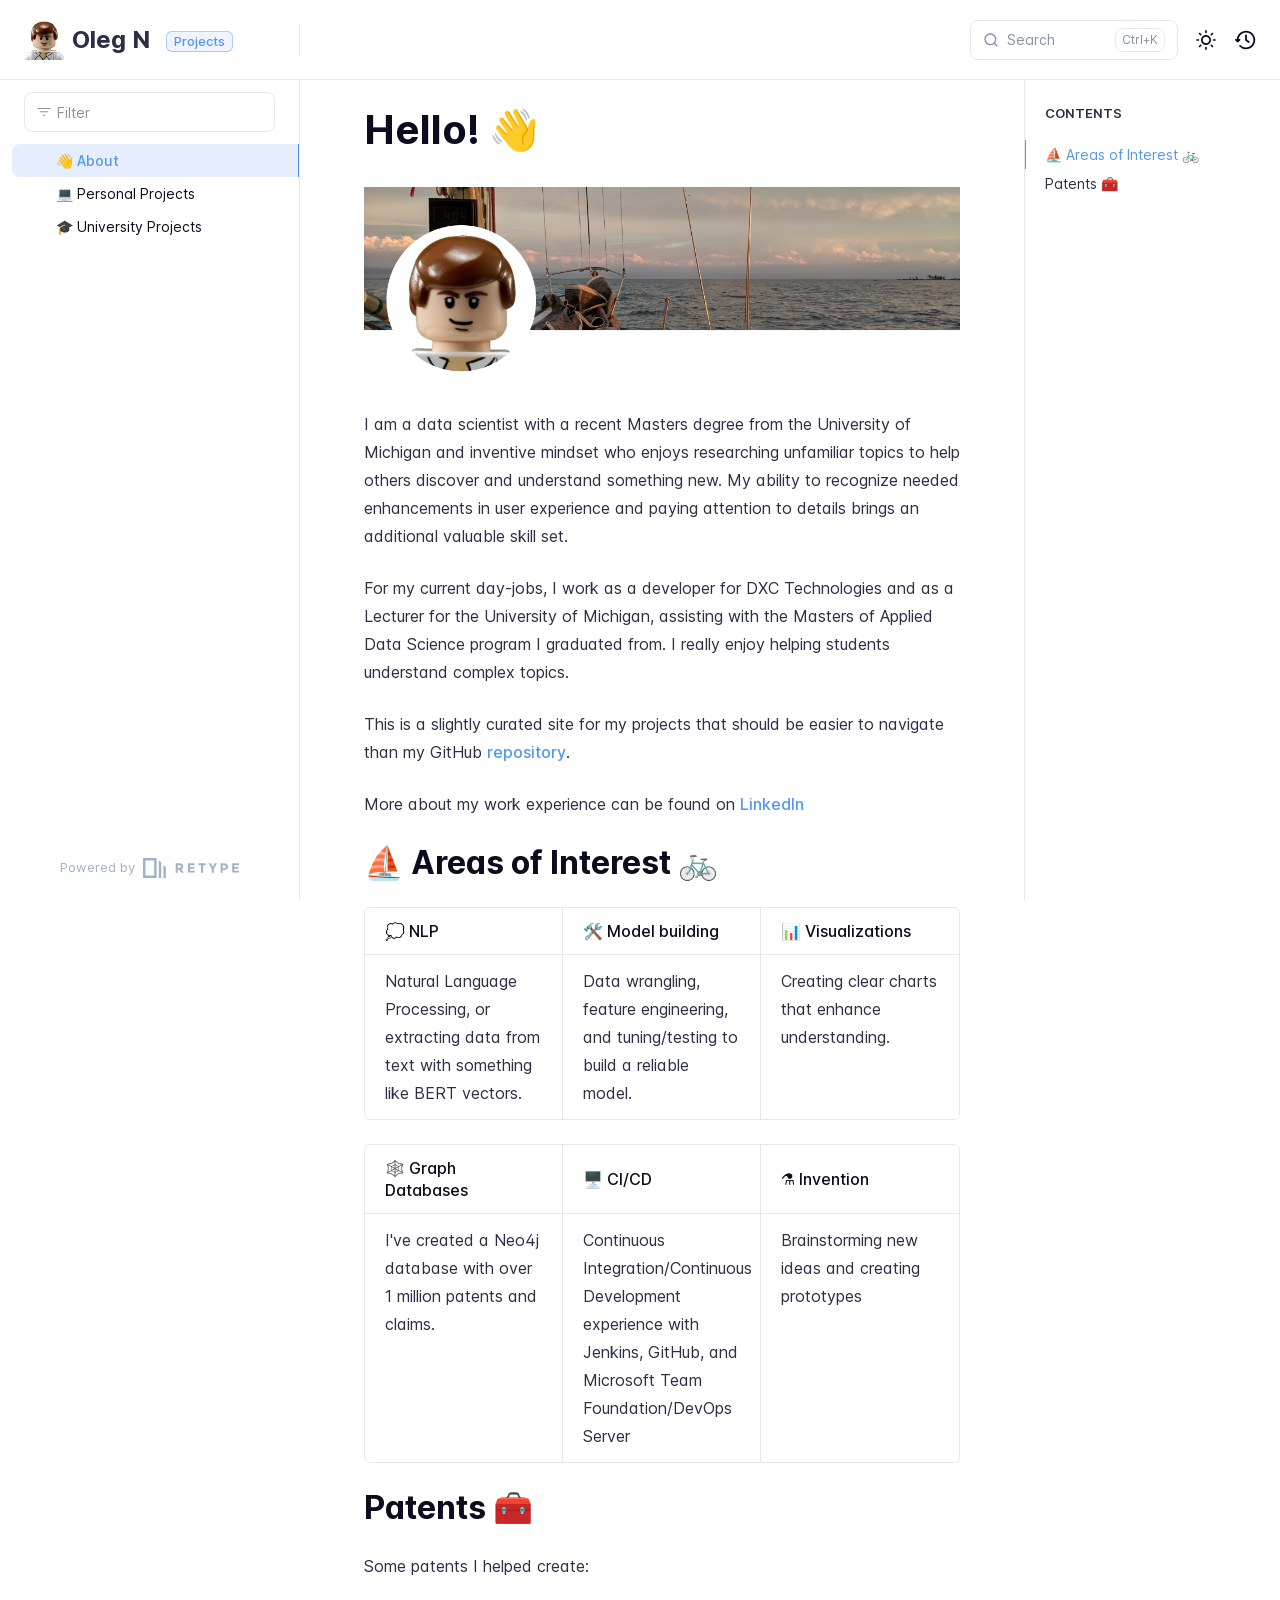
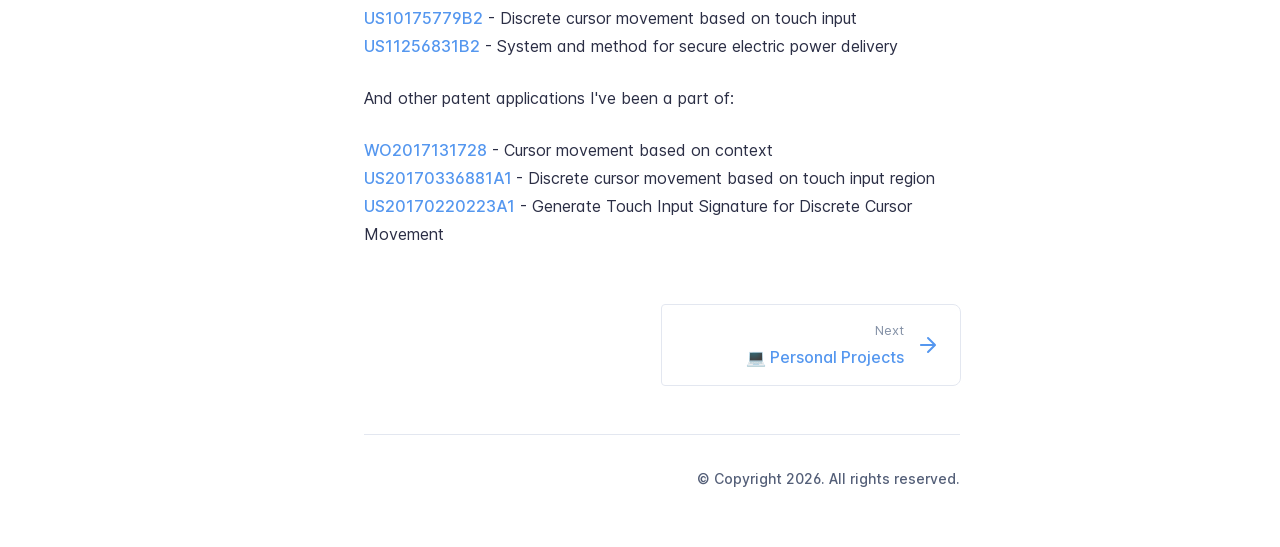
==== commit 85713d15: "updated with the help of Claude Code" ====
--- a/index.html
+++ b/index.html
@@ -5,294 +5,268 @@
 
     <meta charset="UTF-8">
     <meta name="viewport" content="width=device-width,initial-scale=1">
-    <meta name="turbo-cache-control" content="no-cache" data-turbo-track="reload" data-track-token="3.5.0.767121679101">
+    <meta name="color-scheme" content="light dark">
+    <meta name="turbo-cache-control" content="no-cache" data-turbo-track="reload" data-track-token="4.1.0.825893681044">
 
     <!-- See retype.com -->
-    <meta name="generator" content="Retype 3.5.0">
+    <meta name="generator" content="Retype 4.1.0">
 
     <!-- Primary Meta Tags -->
     <title>Hello! &#128075;</title>
     <meta name="title" content="Hello! 👋">
-    <meta name="description" content="I am a data scientist with a recent Masters degree from the University of Michigan and inventive mindset who enjoys researching unfamiliar topics to...">
+    <meta name="description" content="I am a data scientist with a recent Masters degree from the University of Michigan and inventive mindset who enjoys researching unfamiliar topics to help">
 
     <!-- Canonical -->
     <link rel="canonical" href="https://legolego.github.io/">
 
-    <!-- Open Graph / Facebook -->
+    <!-- Open Graph -->
     <meta property="og:type" content="website">
     <meta property="og:url" content="https://legolego.github.io/">
     <meta property="og:title" content="Hello! 👋">
-    <meta property="og:description" content="I am a data scientist with a recent Masters degree from the University of Michigan and inventive mindset who enjoys researching unfamiliar topics to...">
+    <meta property="og:description" content="I am a data scientist with a recent Masters degree from the University of Michigan and inventive mindset who enjoys researching unfamiliar topics to help">
     <meta property="og:image" content="https://legolego.github.io/static/aboutheader.png">
-
-    <!-- Twitter -->
-    <meta property="twitter:card" content="summary_large_image">
-    <meta property="twitter:url" content="https://legolego.github.io/">
-    <meta property="twitter:title" content="Hello! 👋">
-    <meta property="twitter:description" content="I am a data scientist with a recent Masters degree from the University of Michigan and inventive mindset who enjoys researching unfamiliar topics to...">
-    <meta property="twitter:image" content="https://legolego.github.io/static/aboutheader.png">
-
-    <script data-cfasync="false">(function () { var el = document.documentElement, m = localStorage.getItem("doc_theme"), wm = window.matchMedia; if (m === "dark" || (!m && wm && wm("(prefers-color-scheme: dark)").matches)) { el.classList.add("dark") } else { el.classList.remove("dark") } })();</script>
-
-    <link href="resources/css/retype.css?v=3.5.0.767121679101" rel="stylesheet">
-
-    <script data-cfasync="false" src="resources/js/config.js?v=3.5.0.767121679101" data-turbo-eval="false" defer></script>
-    <script data-cfasync="false" src="resources/js/retype.js?v=3.5.0" data-turbo-eval="false" defer></script>
-    <script id="lunr-js" data-cfasync="false" src="resources/js/lunr.js?v=3.5.0.767121679101" data-turbo-eval="false" defer></script>
+    <meta property="og:image:width" content="1200">
+    <meta property="og:image:height" content="630">
+    <meta property="og:image:alt" content="Hello! 👋">
+    <meta property="og:site_name" content="Oleg N">
+    <meta property="og:locale" content="en_US">
+
+    <script data-cfasync="false">(function(){var cl=document.documentElement.classList,ls=localStorage.getItem("retype_scheme"),hd=cl.contains("dark"),hl=cl.contains("light"),wm=window.matchMedia&&window.matchMedia("(prefers-color-scheme: dark)").matches;if(ls==="dark"||(!ls&&wm&&!hd&&!hl)){cl.remove("light");cl.add("dark")}else if(ls==="light"||(!ls&&!wm&&!hd&&!hl)){cl.remove("dark");cl.add("light")}})();</script>
+
+    <link href="resources/css/retype.css?v=4.1.0.825893681044" rel="stylesheet">
+
+    <script data-cfasync="false" src="resources/js/config.js?v=4.1.0.825893681044" data-turbo-eval="false" defer></script>
+    <script data-cfasync="false" src="resources/js/retype.js?v=4.1.0" data-turbo-eval="false" defer></script>
+    <script id="lunr-js" data-cfasync="false" src="resources/js/lunr.js?v=4.1.0.825893681044" data-turbo-eval="false" defer></script>
 
     <link href="static/custom.css" rel="stylesheet" />
 </head>
 <body>
     <noscript><iframe src="https://www.googletagmanager.com/ns.html?id=G-LKNMP7RRVM" height="0" width="0" style="display:none;visibility:hidden"></iframe></noscript>
 
-    <div id="docs-app" class="relative text-base antialiased text-gray-700 bg-white font-body dark:bg-dark-850 dark:text-dark-300">
-        <div class="absolute bottom-0 left-0 bg-gray-100 dark:bg-dark-800" style="top: 5rem; right: 50%"></div>
-    
-        <header id="docs-site-header" class="sticky top-0 z-30 flex w-full h-16 bg-white border-b border-gray-200 md:h-20 dark:bg-dark-850 dark:border-dark-650">
-            <div class="container relative flex items-center justify-between pr-6 grow md:justify-start">
-                <!-- Mobile menu button skeleton -->
-                <button v-cloak class="skeleton docs-mobile-menu-button flex items-center justify-center shrink-0 overflow-hidden dark:text-white focus:outline-none rounded-full w-10 h-10 ml-3.5 md:hidden"><svg xmlns="http://www.w3.org/2000/svg" class="mb-px shrink-0" width="24" height="24" viewBox="0 0 24 24" role="presentation" style="margin-bottom: 0px;"><g fill="currentColor"><path d="M2 4h20v2H2zM2 11h20v2H2zM2 18h20v2H2z"></path></g></svg></button>
-                <div v-cloak id="docs-sidebar-toggle"></div>
-        
-                <!-- Logo -->
-                <div class="flex items-center justify-between h-full py-2 md:w-75">
-                    <div class="flex items-center px-2 md:px-6">
-                        <a id="docs-site-logo" href="" class="flex items-center leading-snug text-2xl">
-                            <span class="w-10 mr-2 grow-0 shrink-0 overflow-hidden">
-                                <img class="max-h-10 dark:hidden md:inline-block" src="static/lego.png">
-                                <img class="max-h-10 hidden dark:inline-block" src="static/lego.png">
-                            </span>
-                            <span class="dark:text-white font-semibold line-clamp-1 md:line-clamp-2">Oleg N</span>
-                        </a><span class="hidden px-2 py-1 ml-4 text-sm font-semibold leading-none text-root-logo-label-text bg-root-logo-label-bg rounded-sm md:inline-block">Projects</span>
-                    </div>
-        
-                    <span class="hidden h-8 border-r md:inline-block dark:border-dark-650"></span>
-                </div>
-        
-                <div class="flex justify-between md:grow">
-                    <!-- Top Nav -->
-                    <nav class="hidden md:flex">
-                        <ul class="flex flex-col mb-4 md:pl-16 md:mb-0 md:flex-row md:items-center">
-                            
-                        </ul>
-                    </nav>
-        
-                    <!-- Header Right Skeleton -->
-                    <div v-cloak class="flex justify-end grow skeleton">
-        
-                        <!-- Search input mock -->
-                        <div class="relative hidden w-40 lg:block lg:max-w-sm lg:ml-auto">
-                            <div class="absolute flex items-center justify-center h-full pl-3 dark:text-dark-300">
-                                <svg xmlns="http://www.w3.org/2000/svg" class="icon-base" width="16" height="16" viewBox="0 0 24 24" aria-labelledby="icon" role="presentation" style="margin-bottom: 1px;"><g fill="currentColor" ><path d="M21.71 20.29l-3.68-3.68A8.963 8.963 0 0020 11c0-4.96-4.04-9-9-9s-9 4.04-9 9 4.04 9 9 9c2.12 0 4.07-.74 5.61-1.97l3.68 3.68c.2.19.45.29.71.29s.51-.1.71-.29c.39-.39.39-1.03 0-1.42zM4 11c0-3.86 3.14-7 7-7s7 3.14 7 7c0 1.92-.78 3.66-2.04 4.93-.01.01-.02.01-.02.01-.01.01-.01.01-.01.02A6.98 6.98 0 0111 18c-3.86 0-7-3.14-7-7z" ></path></g></svg>
-                            </div>
-                            <input class="w-full h-10 placeholder-gray-400 transition-colors duration-200 ease-in bg-gray-200 border border-transparent rounded md:text-sm hover:bg-white hover:border-gray-300 focus:outline-none focus:bg-white focus:border-gray-500 dark:bg-dark-600 dark:border-dark-600 dark:placeholder-dark-400" style="padding: 0.625rem 0.75rem 0.625rem 2rem" type="text" placeholder="Search">
-                        </div>
-        
-                        <!-- Mobile search button -->
-                        <div class="flex items-center justify-center w-10 h-10 lg:hidden">
-                            <svg xmlns="http://www.w3.org/2000/svg" class="shrink-0 icon-base" width="20" height="20" viewBox="0 0 24 24" aria-labelledby="icon" role="presentation" style="margin-bottom: 0px;"><g fill="currentColor" ><path d="M21.71 20.29l-3.68-3.68A8.963 8.963 0 0020 11c0-4.96-4.04-9-9-9s-9 4.04-9 9 4.04 9 9 9c2.12 0 4.07-.74 5.61-1.97l3.68 3.68c.2.19.45.29.71.29s.51-.1.71-.29c.39-.39.39-1.03 0-1.42zM4 11c0-3.86 3.14-7 7-7s7 3.14 7 7c0 1.92-.78 3.66-2.04 4.93-.01.01-.02.01-.02.01-.01.01-.01.01-.01.02A6.98 6.98 0 0111 18c-3.86 0-7-3.14-7-7z" ></path></g></svg>
-                        </div>
-        
-                        <!-- Dark mode switch placeholder -->
-                        <div class="w-10 h-10 lg:ml-2"></div>
-        
-                        <!-- History button -->
-                        <div class="flex items-center justify-center w-10 h-10" style="margin-right: -0.625rem;">
-                            <svg xmlns="http://www.w3.org/2000/svg" class="shrink-0 icon-base" width="22" height="22" viewBox="0 0 24 24" aria-labelledby="icon" role="presentation" style="margin-bottom: 0px;"><g fill="currentColor" ><g ><path d="M12.01 6.01c-.55 0-1 .45-1 1V12a1 1 0 00.4.8l3 2.22a.985.985 0 001.39-.2.996.996 0 00-.21-1.4l-2.6-1.92V7.01c.02-.55-.43-1-.98-1z"></path><path d="M12.01 1.91c-5.33 0-9.69 4.16-10.05 9.4l-.29-.26a.997.997 0 10-1.34 1.48l1.97 1.79c.19.17.43.26.67.26s.48-.09.67-.26l1.97-1.79a.997.997 0 10-1.34-1.48l-.31.28c.34-4.14 3.82-7.41 8.05-7.41 4.46 0 8.08 3.63 8.08 8.09s-3.63 8.08-8.08 8.08c-2.18 0-4.22-.85-5.75-2.4a.996.996 0 10-1.42 1.4 10.02 10.02 0 007.17 2.99c5.56 0 10.08-4.52 10.08-10.08.01-5.56-4.52-10.09-10.08-10.09z"></path></g></g></svg>
-                        </div>
-                    </div>
-        
-                    <div v-cloak class="flex justify-end grow">
-                        <div id="docs-mobile-search-button"></div>
-                        <doc-search-desktop></doc-search-desktop>
-        
-                        <doc-theme-switch class="lg:ml-2"></doc-theme-switch>
-                        <doc-history></doc-history>
-                    </div>
-                </div>
-            </div>
-        </header>
-    
-        <div class="container relative flex bg-white">
-            <!-- Sidebar Skeleton -->
-            <div v-cloak class="fixed flex flex-col shrink-0 duration-300 ease-in-out bg-gray-100 border-gray-200 sidebar top-20 w-75 border-r h-screen md:sticky transition-transform skeleton dark:bg-dark-800 dark:border-dark-650">
-            
-                <!-- Render this div, if config.showSidebarFilter is `true` -->
-                <div class="flex items-center h-16 px-6">
-                    <input class="w-full h-8 px-3 py-2 transition-colors duration-200 ease-linear bg-white border border-gray-200 rounded shadow-none text-sm focus:outline-none focus:border-gray-600 dark:bg-dark-600 dark:border-dark-600" type="text" placeholder="Filter">
-                </div>
-            
-                <div class="pl-6 mt-1 mb-4">
-                    <div class="w-32 h-3 mb-4 bg-gray-200 rounded-full loading dark:bg-dark-600"></div>
-                    <div class="w-48 h-3 mb-4 bg-gray-200 rounded-full loading dark:bg-dark-600"></div>
-                    <div class="w-40 h-3 mb-4 bg-gray-200 rounded-full loading dark:bg-dark-600"></div>
-                    <div class="w-32 h-3 mb-4 bg-gray-200 rounded-full loading dark:bg-dark-600"></div>
-                    <div class="w-48 h-3 mb-4 bg-gray-200 rounded-full loading dark:bg-dark-600"></div>
-                    <div class="w-40 h-3 mb-4 bg-gray-200 rounded-full loading dark:bg-dark-600"></div>
-                </div>
-            
-                <div class="shrink-0 mt-auto bg-transparent dark:border-dark-650">
-                    <a class="flex items-center justify-center flex-nowrap h-16 text-gray-400 dark:text-dark-400 hover:text-gray-700 dark:hover:text-dark-300 transition-colors duration-150 ease-in docs-powered-by" target="_blank" href="https://retype.com/" rel="noopener">
+    <div id="retype-app" class="relative text-base antialiased text-base-text bg-base-bg font-body">
+    <div class="absolute bottom-0 left-0" style="top: 5rem; right: 50%"></div>
+
+    <header id="retype-header" class="sticky top-0 z-30 flex w-full h-16 bg-header-bg border-b border-header-border md:h-20">
+        <div class="container relative flex items-center justify-between pr-6 grow md:justify-start">
+            <!-- Mobile menu button skeleton -->
+            <button v-cloak class="skeleton retype-mobile-menu-button flex items-center justify-center shrink-0 overflow-hidden dark:text-white focus:outline-hidden rounded-full w-10 h-10 ml-3.5 md:hidden"><svg xmlns="http://www.w3.org/2000/svg" class="mb-px shrink-0" width="24" height="24" viewBox="0 0 24 24" role="presentation" style="margin-bottom: 0px;"><g fill="currentColor"><path d="M2 4h20v2H2zM2 11h20v2H2zM2 18h20v2H2z"></path></g></svg></button>
+            <div v-cloak id="retype-sidebar-left-toggle-button"></div>
+    
+            <!-- Logo -->
+            <div class="flex items-center justify-between h-full py-2 md:w-75">
+                <div class="flex items-center px-2 md:px-6">
+                    <a id="retype-branding-logo" href="" class="flex items-center leading-snug text-2xl">
+                        <span class="w-10 mr-2 grow-0 shrink-0 overflow-hidden">
+                            <img class="max-h-10 dark:hidden md:inline-block" src="static/lego.png">
+                            <img class="max-h-10 hidden dark:inline-block" src="static/lego.png">
+                        </span>
+                        <span class="dark:text-white font-bold line-clamp-1 md:line-clamp-2">Oleg N</span>
+                    </a><span id="retype-branding-label" class="inline-flex mt-1 px-2 py-1 ml-4 text-xs font-medium leading-none items-center rounded-md bg-branding-label-bg text-branding-label-text ring-1 ring-branding-label-border ring-inset md:inline-block">Projects</span>
+                </div>
+    
+                <span class="hidden h-8 border-r md:inline-block border-base-border"></span>
+            </div>
+    
+            <div class="flex justify-between md:grow">
+                <!-- Top Nav -->
+                <nav id="retype-header-nav" class="hidden md:flex">
+                    <ul class="flex flex-col mb-4 md:pl-16 md:mb-0 md:flex-row md:items-center">
+                        
+                    </ul>
+                </nav>
+    
+                <div v-cloak class="flex justify-end grow">
+                    <div id="retype-mobile-search-button"></div>
+                    <doc-search-desktop></doc-search-desktop>
+    
+                    <doc-theme-switch class="lg:ml-2"></doc-theme-switch>
+                    <doc-history></doc-history>
+                </div>
+            </div>
+        </div>
+    </header>
+
+
+    <div id="retype-container" class="container relative flex bg-white">
+        <!-- Sidebar Skeleton -->
+        <div v-cloak class="fixed flex flex-col shrink-0 duration-300 ease-in-out bg-sidebar-left-bg border-sidebar-left-border sidebar top-20 w-75 border-r h-screen md:sticky transition-transform skeleton">
+        
+            <div class="flex items-center h-16 px-6">
+                <input id="retype-filter-input-mock" class="w-full h-10 pl-8 px-3 py-2 transition-colors duration-200 ease-linear bg-filter-bg border border-filter-border rounded-lg shadow-none md:text-sm hover:border-filter-border-hover focus:outline-hidden focus:border-filter-border-focus placeholder-filter-placeholder" type="text">
+            </div>
+        
+            <div class="pl-6 mt-1 mb-4">
+                <div class="w-32 h-3 mb-4 bg-skeleton-bg rounded-full loading"></div>
+                <div class="w-48 h-3 mb-4 bg-skeleton-bg rounded-full loading"></div>
+                <div class="w-40 h-3 mb-4 bg-skeleton-bg rounded-full loading"></div>
+                <div class="w-32 h-3 mb-4 bg-skeleton-bg rounded-full loading"></div>
+                <div class="w-48 h-3 mb-4 bg-skeleton-bg rounded-full loading"></div>
+                <div class="w-40 h-3 mb-4 bg-skeleton-bg rounded-full loading"></div>
+            </div>
+        
+            <div class="shrink-0 mt-auto bg-transparent dark:border-base-border">
+                <a class="flex items-center justify-center flex-nowrap h-16 text-gray-350 dark:text-dark-400 hover:text-gray-600 dark:hover:text-dark-300 transition-colors duration-150 ease-in docs-powered-by" target="_blank" href="https://retype.com/" rel="noopener">
+                    <span class="text-xs whitespace-nowrap">Powered by</span>
+                    <svg xmlns="http://www.w3.org/2000/svg" class="ml-2" fill="currentColor" width="96" height="20" overflow="visible"><path d="M0 0v20h13.59V0H0zm11.15 17.54H2.44V2.46h8.71v15.08zM15.8 20h2.44V4.67L15.8 2.22zM20.45 6.89V20h2.44V9.34z"/><g><path d="M40.16 8.44c0 1.49-.59 2.45-1.75 2.88l2.34 3.32h-2.53l-2.04-2.96h-1.43v2.96h-2.06V5.36h3.5c1.43 0 2.46.24 3.07.73s.9 1.27.9 2.35zm-2.48 1.1c.26-.23.38-.59.38-1.09 0-.5-.13-.84-.4-1.03s-.73-.28-1.39-.28h-1.54v2.75h1.5c.72 0 1.2-.12 1.45-.35zM51.56 5.36V7.2h-4.59v1.91h4.13v1.76h-4.13v1.92h4.74v1.83h-6.79V5.36h6.64zM60.09 7.15v7.48h-2.06V7.15h-2.61V5.36h7.28v1.79h-2.61zM70.81 14.64h-2.06v-3.66l-3.19-5.61h2.23l1.99 3.45 1.99-3.45H74l-3.19 5.61v3.66zM83.99 6.19c.65.55.97 1.4.97 2.55s-.33 1.98-1 2.51-1.68.8-3.04.8h-1.23v2.59h-2.06V5.36h3.26c1.42 0 2.45.28 3.1.83zm-1.51 3.65c.25-.28.37-.69.37-1.22s-.16-.92-.48-1.14c-.32-.23-.82-.34-1.5-.34H79.7v3.12h1.38c.68 0 1.15-.14 1.4-.42zM95.85 5.36V7.2h-4.59v1.91h4.13v1.76h-4.13v1.92H96v1.83h-6.79V5.36h6.64z"/></g></svg>
+                </a>
+            </div>
+        </div>
+        
+        <!-- Sidebar component -->
+        <doc-sidebar v-cloak>
+            <template #sidebar-footer>
+                <div class="shrink-0 mt-auto border-t md:bg-transparent md:border-none dark:border-base-border">
+        
+                    <a class="flex items-center justify-center flex-nowrap h-16 text-gray-350 dark:text-dark-400 hover:text-gray-600 dark:hover:text-dark-300 transition-colors duration-150 ease-in docs-powered-by" target="_blank" href="https://retype.com/" rel="noopener">
                         <span class="text-xs whitespace-nowrap">Powered by</span>
                         <svg xmlns="http://www.w3.org/2000/svg" class="ml-2" fill="currentColor" width="96" height="20" overflow="visible"><path d="M0 0v20h13.59V0H0zm11.15 17.54H2.44V2.46h8.71v15.08zM15.8 20h2.44V4.67L15.8 2.22zM20.45 6.89V20h2.44V9.34z"/><g><path d="M40.16 8.44c0 1.49-.59 2.45-1.75 2.88l2.34 3.32h-2.53l-2.04-2.96h-1.43v2.96h-2.06V5.36h3.5c1.43 0 2.46.24 3.07.73s.9 1.27.9 2.35zm-2.48 1.1c.26-.23.38-.59.38-1.09 0-.5-.13-.84-.4-1.03s-.73-.28-1.39-.28h-1.54v2.75h1.5c.72 0 1.2-.12 1.45-.35zM51.56 5.36V7.2h-4.59v1.91h4.13v1.76h-4.13v1.92h4.74v1.83h-6.79V5.36h6.64zM60.09 7.15v7.48h-2.06V7.15h-2.61V5.36h7.28v1.79h-2.61zM70.81 14.64h-2.06v-3.66l-3.19-5.61h2.23l1.99 3.45 1.99-3.45H74l-3.19 5.61v3.66zM83.99 6.19c.65.55.97 1.4.97 2.55s-.33 1.98-1 2.51-1.68.8-3.04.8h-1.23v2.59h-2.06V5.36h3.26c1.42 0 2.45.28 3.1.83zm-1.51 3.65c.25-.28.37-.69.37-1.22s-.16-.92-.48-1.14c-.32-.23-.82-.34-1.5-.34H79.7v3.12h1.38c.68 0 1.15-.14 1.4-.42zM95.85 5.36V7.2h-4.59v1.91h4.13v1.76h-4.13v1.92H96v1.83h-6.79V5.36h6.64z"/></g></svg>
                     </a>
                 </div>
-            </div>
-            
-            <!-- Sidebar component -->
-            <doc-sidebar v-cloak>
-                <template #sidebar-footer>
-                    <div class="shrink-0 mt-auto border-t md:bg-transparent md:border-none dark:border-dark-650">
-            
-                        <a class="flex items-center justify-center flex-nowrap h-16 text-gray-400 dark:text-dark-400 hover:text-gray-700 dark:hover:text-dark-300 transition-colors duration-150 ease-in docs-powered-by" target="_blank" href="https://retype.com/" rel="noopener">
-                            <span class="text-xs whitespace-nowrap">Powered by</span>
-                            <svg xmlns="http://www.w3.org/2000/svg" class="ml-2" fill="currentColor" width="96" height="20" overflow="visible"><path d="M0 0v20h13.59V0H0zm11.15 17.54H2.44V2.46h8.71v15.08zM15.8 20h2.44V4.67L15.8 2.22zM20.45 6.89V20h2.44V9.34z"/><g><path d="M40.16 8.44c0 1.49-.59 2.45-1.75 2.88l2.34 3.32h-2.53l-2.04-2.96h-1.43v2.96h-2.06V5.36h3.5c1.43 0 2.46.24 3.07.73s.9 1.27.9 2.35zm-2.48 1.1c.26-.23.38-.59.38-1.09 0-.5-.13-.84-.4-1.03s-.73-.28-1.39-.28h-1.54v2.75h1.5c.72 0 1.2-.12 1.45-.35zM51.56 5.36V7.2h-4.59v1.91h4.13v1.76h-4.13v1.92h4.74v1.83h-6.79V5.36h6.64zM60.09 7.15v7.48h-2.06V7.15h-2.61V5.36h7.28v1.79h-2.61zM70.81 14.64h-2.06v-3.66l-3.19-5.61h2.23l1.99 3.45 1.99-3.45H74l-3.19 5.61v3.66zM83.99 6.19c.65.55.97 1.4.97 2.55s-.33 1.98-1 2.51-1.68.8-3.04.8h-1.23v2.59h-2.06V5.36h3.26c1.42 0 2.45.28 3.1.83zm-1.51 3.65c.25-.28.37-.69.37-1.22s-.16-.92-.48-1.14c-.32-.23-.82-.34-1.5-.34H79.7v3.12h1.38c.68 0 1.15-.14 1.4-.42zM95.85 5.36V7.2h-4.59v1.91h4.13v1.76h-4.13v1.92H96v1.83h-6.79V5.36h6.64z"/></g></svg>
-                        </a>
-                    </div>
-                </template>
-            </doc-sidebar>
-    
-            <div class="grow min-w-0 dark:bg-dark-850">
-                <!-- Render "toolbar" template here on api pages --><!-- Render page content -->
-                <div class="flex">
-                    <div class="min-w-0 p-4 grow md:px-16">
-                        <main class="relative pb-12 lg:pt-2">
-                            <div class="docs-markdown" id="docs-content">
-                                <!-- Rendered if sidebar right is enabled -->
-                                <div id="docs-sidebar-right-toggle"></div>
-                                <!-- Page content  -->
-<doc-anchor-target id="hello" class="break-words">
+            </template>
+        </doc-sidebar>
+
+        <div class="grow min-w-0 bg-body-bg">
+            <!-- Render "toolbar" template here on api pages --><!-- Render page content -->
+<div class="flex">
+    <div id="retype-main" class="min-w-0 p-4 grow md:px-16">
+        <main class="relative pb-12 lg:pt-2">
+            <div class="retype-markdown" id="retype-content">
+                <!-- Rendered if sidebar right is enabled -->
+                <div id="retype-sidebar-right-toggle"></div>
+                <!-- Page content  -->
+<doc-anchor-target id="hello-wave" class="break-words">
     <h1>
-        <doc-anchor-trigger class="header-anchor-trigger" to="#hello">#</doc-anchor-trigger>
+        <doc-anchor-trigger class="header-anchor-trigger" to="#hello-wave">#</doc-anchor-trigger>
         <span>Hello! <span class="docs-emoji">&#x1F44B;</span></span>
     </h1>
 </doc-anchor-target>
 <p><figure class="content-center">
-    <img src="static/aboutheader.png" alt="">
+    <img src="static/aboutheader.png" alt="" class="rounded-image-rounded border-image-border border-image-border-width" />
     <figcaption class="caption"></figcaption>
 </figure>
 </p>
 <p>I am a data scientist with a recent Masters degree from the University of Michigan and inventive mindset who enjoys researching unfamiliar topics to help others discover and understand something new. My ability to recognize needed enhancements in user experience and paying attention to details brings an additional valuable skill set.</p>
-<p>For my current day jobs, I work as a developer for DXC Technologies and as a Lecturer for the University of Michigan, assisting with the Masters of Applied Data Science program I graduated from. I really enjoy helping students understand complex topics.</p>
-<p>This is a slightly curated site for my projects that should be easier to navigate than my GitHub <a href="https://github.com/legolego">repository</a>.</p>
-<p>More about my work experience can be found on <a href="https://www.linkedin.com/in/olegnikolsky/">LinkedIn</a></p>
-<doc-anchor-target id="areas-of-interest">
+<p>For my current day-jobs, I work as a developer for DXC Technologies and as a Lecturer for the University of Michigan, assisting with the Masters of Applied Data Science program I graduated from. I really enjoy helping students understand complex topics.</p>
+<p>This is a slightly curated site for my projects that should be easier to navigate than my GitHub <a href="https://github.com/legolego" target="_blank">repository</a>.</p>
+<p>More about my work experience can be found on <a href="https://www.linkedin.com/in/olegnikolsky/" target="_blank">LinkedIn</a></p>
+<doc-anchor-target id="boat-areas-of-interest-bike">
     <h2>
-        <doc-anchor-trigger class="header-anchor-trigger" to="#areas-of-interest">#</doc-anchor-trigger>
+        <doc-anchor-trigger class="header-anchor-trigger" to="#boat-areas-of-interest-bike">#</doc-anchor-trigger>
         <span><span class="docs-emoji">&#x26F5;</span> Areas of Interest <span class="docs-emoji">&#x1F6B2;</span></span>
     </h2>
 </doc-anchor-target>
-<div class="mb-6 overflow-hidden border rounded-md docs-columns dark:border-dark-650" style="grid-template-columns: repeat(3, minmax(0, 1fr));">
-    <div class="flex items-center px-5 py-3 font-medium leading-snug text-gray-900 border-b border-gray-200 dark:border-dark-650 dark:text-white border-r">
+<div class="mb-6 overflow-hidden border rounded-md docs-columns dark:border-base-border" style="grid-template-columns: repeat(3, minmax(0, 1fr));">
+    <div class="flex items-center px-5 py-3 font-medium leading-snug text-gray-900 border-b border-base-border dark:text-white border-r">
         <span><span class="docs-emoji">&#x1F4AD;</span> NLP</span>
     </div>
-    <div class="flex items-center px-5 py-3 font-medium leading-snug text-gray-900 border-b border-gray-200 dark:border-dark-650 dark:text-white border-r">
+    <div class="flex items-center px-5 py-3 font-medium leading-snug text-gray-900 border-b border-base-border dark:text-white border-r">
         <span><span class="docs-emoji">&#x1F6E0;&#xFE0F;</span> Model building</span>
     </div>
-    <div class="flex items-center px-5 py-3 font-medium leading-snug text-gray-900 border-b border-gray-200 dark:border-dark-650 dark:text-white">
+    <div class="flex items-center px-5 py-3 font-medium leading-snug text-gray-900 border-b border-base-border dark:text-white">
         <span><span class="docs-emoji">&#x1F4CA;</span> Visualizations</span>
     </div>
-    <div class="px-5 py-3 docs-columns-content border-r border-gray-200 dark:border-dark-650">
+    <div class="px-5 py-3 docs-columns-content border-r border-base-border">
 <p>Natural Language Processing, or extracting data from text with something like BERT vectors.</p>
     </div>
-    <div class="px-5 py-3 docs-columns-content border-r border-gray-200 dark:border-dark-650">
+    <div class="px-5 py-3 docs-columns-content border-r border-base-border">
 <p>Data wrangling, feature engineering, and tuning/testing to build a reliable model.</p>
     </div>
     <div class="px-5 py-3 docs-columns-content">
 <p>Creating clear charts that enhance understanding.</p>
     </div>
 </div>
-<div class="mb-6 overflow-hidden border rounded-md docs-columns dark:border-dark-650" style="grid-template-columns: repeat(3, minmax(0, 1fr));">
-    <div class="flex items-center px-5 py-3 font-medium leading-snug text-gray-900 border-b border-gray-200 dark:border-dark-650 dark:text-white border-r">
+<div class="mb-6 overflow-hidden border rounded-md docs-columns dark:border-base-border" style="grid-template-columns: repeat(3, minmax(0, 1fr));">
+    <div class="flex items-center px-5 py-3 font-medium leading-snug text-gray-900 border-b border-base-border dark:text-white border-r">
         <span><span class="docs-emoji">&#x1F578;&#xFE0F;</span> Graph Databases</span>
     </div>
-    <div class="flex items-center px-5 py-3 font-medium leading-snug text-gray-900 border-b border-gray-200 dark:border-dark-650 dark:text-white border-r">
+    <div class="flex items-center px-5 py-3 font-medium leading-snug text-gray-900 border-b border-base-border dark:text-white border-r">
         <span><span class="docs-emoji">&#x1F5A5;&#xFE0F;</span> CI/CD</span>
     </div>
-    <div class="flex items-center px-5 py-3 font-medium leading-snug text-gray-900 border-b border-gray-200 dark:border-dark-650 dark:text-white">
+    <div class="flex items-center px-5 py-3 font-medium leading-snug text-gray-900 border-b border-base-border dark:text-white">
         <span><span class="docs-emoji">&#x2697;&#xFE0F;</span> Invention</span>
     </div>
-    <div class="px-5 py-3 docs-columns-content border-r border-gray-200 dark:border-dark-650">
+    <div class="px-5 py-3 docs-columns-content border-r border-base-border">
 <p>I&#x27;ve created a Neo4j database with over 1 million patents and claims.</p>
     </div>
-    <div class="px-5 py-3 docs-columns-content border-r border-gray-200 dark:border-dark-650">
+    <div class="px-5 py-3 docs-columns-content border-r border-base-border">
 <p>Continuous Integration/Continuous Development experience with Jenkins, GitHub, and Microsoft Team Foundation/DevOps Server</p>
     </div>
     <div class="px-5 py-3 docs-columns-content">
 <p>Brainstorming new ideas and creating prototypes</p>
     </div>
 </div>
-<doc-anchor-target id="patents">
+<doc-anchor-target id="patents-toolbox">
     <h2>
-        <doc-anchor-trigger class="header-anchor-trigger" to="#patents">#</doc-anchor-trigger>
+        <doc-anchor-trigger class="header-anchor-trigger" to="#patents-toolbox">#</doc-anchor-trigger>
         <span>Patents <span class="docs-emoji">&#x1F9F0;</span></span>
     </h2>
 </doc-anchor-target>
 <p>Some patents I helped create:</p>
-<p><a href="https://patents.google.com/patent/US10175779B2/en">US10175779B2</a> - Discrete cursor movement based on touch input<br>
-<a href="https://patents.google.com/patent/US11256831B2/en">US11256831B2</a> - System and method for secure electric power delivery</p>
+<p><a href="https://patents.google.com/patent/US10175779B2/en" target="_blank">US10175779B2</a> - Discrete cursor movement based on touch input<br>
+<a href="https://patents.google.com/patent/US11256831B2/en" target="_blank">US11256831B2</a> - System and method for secure electric power delivery</p>
 <p>And other patent applications I&#x27;ve been a part of:</p>
-<p><a href="https://patents.google.com/patent/WO2017131728A1/en">WO2017131728</a> - Cursor movement based on context<br>
-<a href="https://patents.google.com/patent/US20170336881A1/en">US20170336881A1 </a> - Discrete cursor movement based on touch input region<br>
-<a href="https://patents.google.com/patent/US20170220223A1/en">US20170220223A1</a> - Generate Touch Input Signature for Discrete Cursor Movement</p>
-
-                                
-                                <!-- Required only on API pages -->
-                                <doc-toolbar-member-filter-no-results></doc-toolbar-member-filter-no-results>
-                            </div>
-                            <footer class="clear-both">
-                            
-                                <nav class="flex mt-14">
-                                    <div class="w-1/2">
-                                    </div>
-                            
-                                    <div class="w-1/2">
-                                        <a class="px-5 py-4 -mx-px h-full flex items-center justify-end break-normal font-medium text-blue-500 dark:text-blue-400 border border-gray-300 hover:border-gray-400 dark:border-dark-650 dark:hover:border-dark-450 rounded-l rounded-r-lg transition-colors duration-150 relative hover:z-5" href="personal/">
-                                            <span>
-                                                <span class="block text-xs font-normal text-right text-gray-400 dark:text-dark-400">Next</span>
-                                                <span class="block mt-1">💻 Personal Projects</span>
-                                            </span>
-                                            <svg xmlns="http://www.w3.org/2000/svg" class="ml-3" width="24" height="24" viewBox="0 0 24 24" fill="currentColor" overflow="visible"><path d="M19.92 12.38a1 1 0 00-.22-1.09l-7-7a.996.996 0 10-1.41 1.41l5.3 5.3H5c-.55 0-1 .45-1 1s.45 1 1 1h11.59l-5.29 5.29a.996.996 0 000 1.41c.19.2.44.3.7.3s.51-.1.71-.29l7-7c.09-.09.16-.21.21-.33z" /><path fill="none" d="M0 0h24v24H0z" /></svg>
-                                        </a>
-                                    </div>
-                                </nav>
-                            </footer>
-                        </main>
+<p><a href="https://patents.google.com/patent/WO2017131728A1/en" target="_blank">WO2017131728</a> - Cursor movement based on context<br>
+<a href="https://patents.google.com/patent/US20170336881A1/en" target="_blank">US20170336881A1 </a> - Discrete cursor movement based on touch input region<br>
+<a href="https://patents.google.com/patent/US20170220223A1/en" target="_blank">US20170220223A1</a> - Generate Touch Input Signature for Discrete Cursor Movement</p>
+
                 
-                        <div class="border-t dark:border-dark-650 pt-6 mb-8">
-                            <footer class="flex flex-wrap items-center justify-between">
-                                <div>
-                                    <ul class="flex flex-wrap items-center text-sm">
-                                    </ul>
-                                </div>
-                                <div class="docs-copyright py-2 text-gray-500 dark:text-dark-350 text-sm leading-relaxed"><p>© Copyright 2024. All rights reserved.</p></div>
-                            </footer>
-                        </div>
+                <!-- Required only on API pages -->
+                <doc-toolbar-member-filter-no-results></doc-toolbar-member-filter-no-results>
+            </div>
+            <footer id="retype-content-footer" class="clear-both">
+            
+                <nav id="retype-nextprev" class="print:hidden flex mt-14">
+                    <div class="w-1/2">
                     </div>
-                
-                    <!-- Rendered if sidebar right is enabled -->
-                    <!-- Sidebar right skeleton-->
-                    <div v-cloak class="fixed top-0 bottom-0 right-0 translate-x-full bg-white border-gray-200 lg:sticky lg:border-l lg:shrink-0 lg:pt-6 lg:transform-none sm:w-1/2 lg:w-64 lg:z-0 md:w-104 sidebar-right skeleton dark:bg-dark-850 dark:border-dark-650">
-                        <div class="pl-5">
-                            <div class="w-32 h-3 mb-4 bg-gray-200 dark:bg-dark-600 rounded-full loading"></div>
-                            <div class="w-48 h-3 mb-4 bg-gray-200 dark:bg-dark-600 rounded-full loading"></div>
-                            <div class="w-40 h-3 mb-4 bg-gray-200 dark:bg-dark-600 rounded-full loading"></div>
-                        </div>
+            
+                    <div class="w-1/2">
+                        <a class="px-5 py-4 -mx-px h-full flex items-center justify-end break-normal font-medium text-body-link border border-base-border hover:border-base-border-hover rounded-l rounded-r-lg transition-colors duration-150 relative hover:z-5" href="personal/">
+                            <span>
+                                <span class="block text-xs font-normal text-right text-base-text-muted">Next</span>
+                                <span class="block mt-1">💻 Personal Projects</span>
+                            </span>
+                            <svg xmlns="http://www.w3.org/2000/svg" class="ml-3" width="24" height="24" viewBox="0 0 24 24" fill="currentColor" overflow="visible"><path d="M19.92 12.38a1 1 0 00-.22-1.09l-7-7a.996.996 0 10-1.41 1.41l5.3 5.3H5c-.55 0-1 .45-1 1s.45 1 1 1h11.59l-5.29 5.29a.996.996 0 000 1.41c.19.2.44.3.7.3s.51-.1.71-.29l7-7c.09-.09.16-.21.21-.33z" /><path fill="none" d="M0 0h24v24H0z" /></svg>
+                        </a>
                     </div>
-                
-                    <!-- User should be able to hide sidebar right -->
-                    <doc-sidebar-right v-cloak></doc-sidebar-right>
-                </div>
-
-            </div>
-        </div>
-    
-        <doc-search-mobile></doc-search-mobile>
-        <doc-back-to-top></doc-back-to-top>
-    </div>
-
-
-    <div id="docs-overlay-target"></div>
+                </nav>
+            </footer>
+        </main>
+
+        <div id="retype-page-footer" class="print:border-none border-t border-base-border pt-6 mb-8">
+            <footer class="flex flex-wrap items-center justify-between print:justify-center">
+                <div id="retype-footer-links" class="print:hidden">
+                    <ul class="flex flex-wrap items-center text-sm">
+                    </ul>
+                </div>
+                <div id="retype-copyright" class="print:justify-center py-2 text-footer-text font-footer-link text-sm leading-relaxed"><p>© Copyright 2026. All rights reserved.</p></div>
+            </footer>
+        </div>
+    </div>
+
+    <!-- Rendered if sidebar right is enabled -->
+    <!-- Sidebar right skeleton-->
+    <div v-cloak class="fixed top-0 bottom-0 right-0 translate-x-full bg-sidebar-right-bg border-sidebar-right-border lg:sticky lg:border-l lg:shrink-0 lg:pt-6 lg:translate-x-0 sm:w-1/2 lg:w-64 lg:z-0 md:w-104 sidebar-right skeleton">
+        <div class="pl-5">
+            <div class="w-32 h-3 mb-4 bg-skeleton-bg rounded-full loading"></div>
+            <div class="w-48 h-3 mb-4 bg-skeleton-bg rounded-full loading"></div>
+            <div class="w-40 h-3 mb-4 bg-skeleton-bg rounded-full loading"></div>
+        </div>
+    </div>
+
+    <!-- User should be able to hide sidebar right -->
+    <doc-sidebar-right v-cloak></doc-sidebar-right>
+</div>
+
+        </div>
+    </div>
+
+    <doc-search-mobile></doc-search-mobile>
+    <doc-back-to-top></doc-back-to-top>
+</div>
+
+
+    <div id="retype-overlay-target"></div>
 
     <script data-cfasync="false">window.__DOCS__ = { "title": "👋 About", isRoot: true, level: 0, icon: "file", hasPrism: false, hasMermaid: false, hasMath: false, tocDepth: 23 }</script>
 </body>
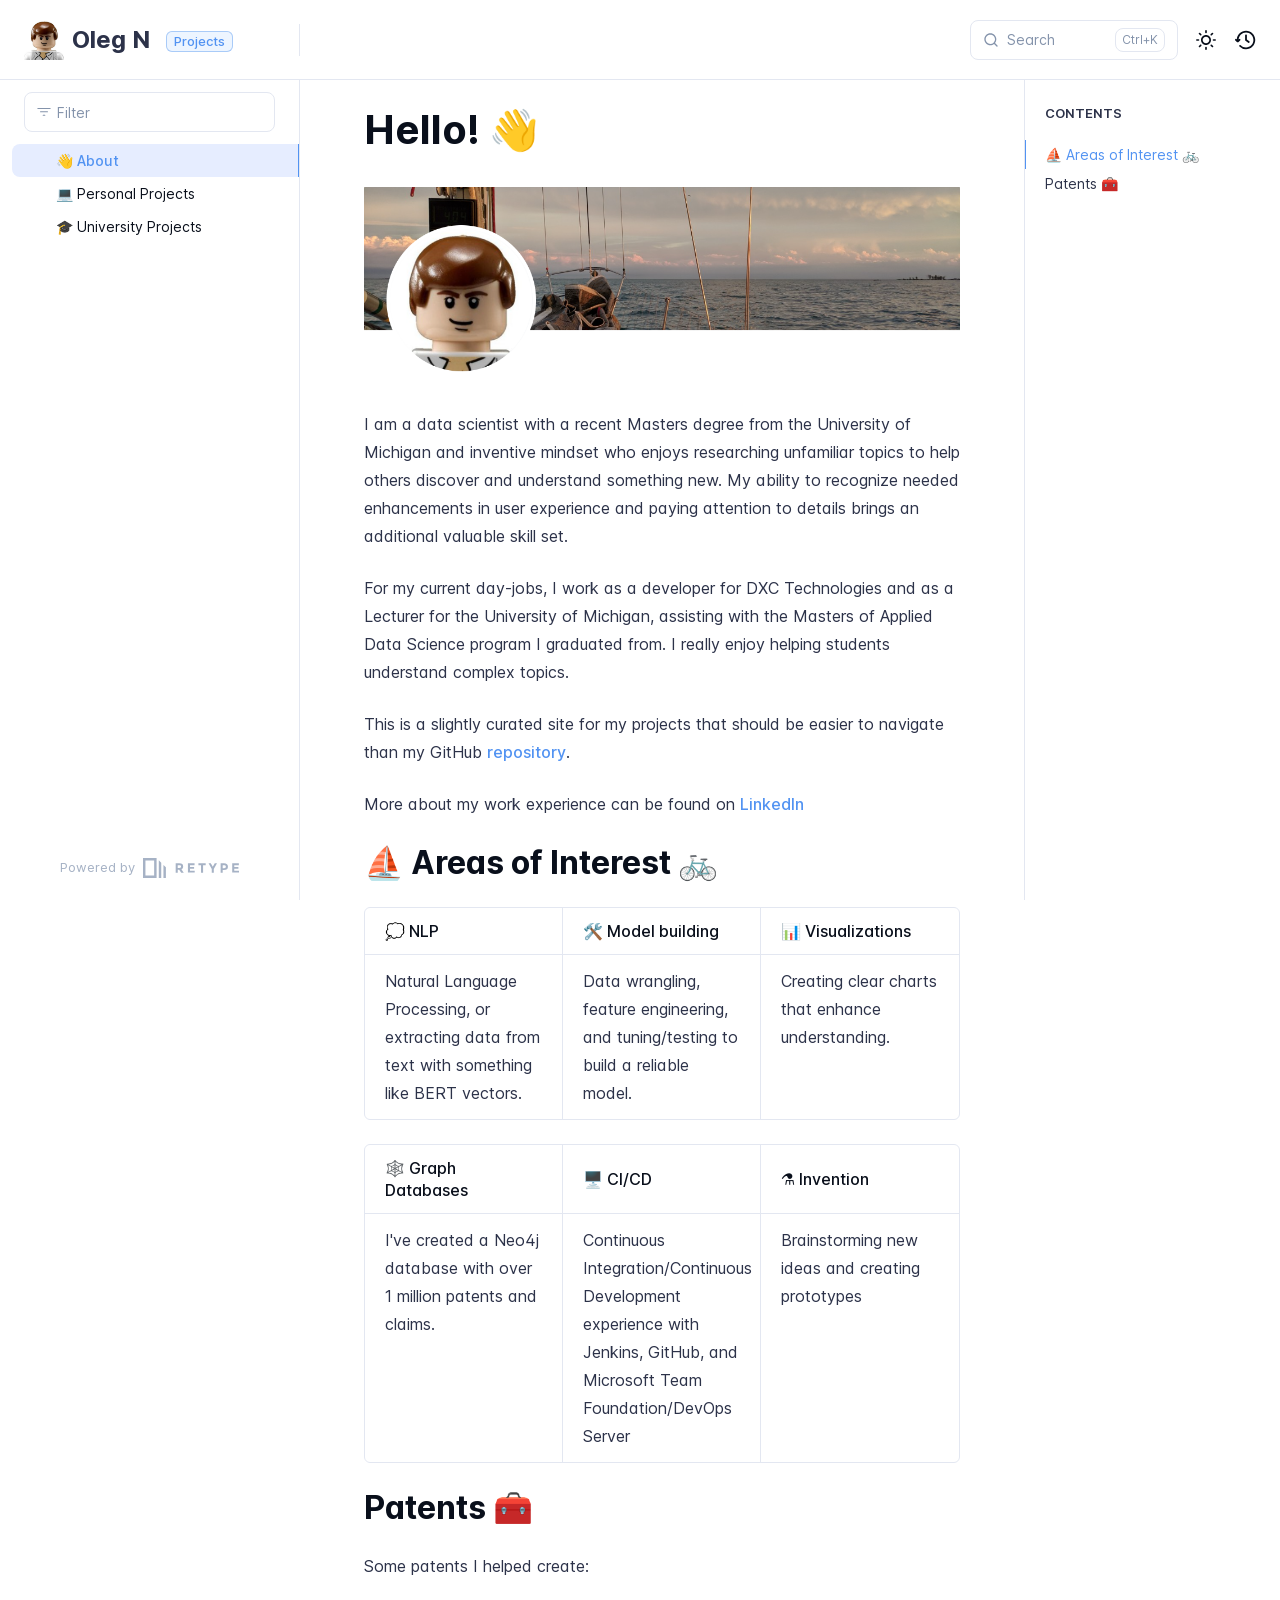
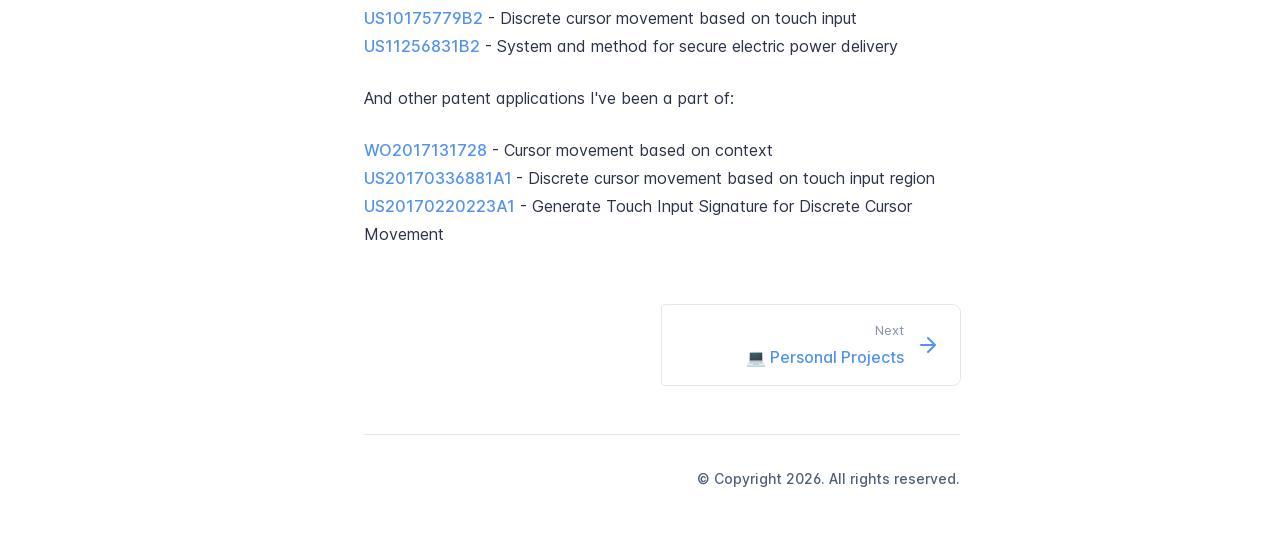
==== commit 6c3fcdf4: "removed some last em-dashes and links should all open in a new window now" ====
--- a/index.html
+++ b/index.html
@@ -6,7 +6,7 @@
     <meta charset="UTF-8">
     <meta name="viewport" content="width=device-width,initial-scale=1">
     <meta name="color-scheme" content="light dark">
-    <meta name="turbo-cache-control" content="no-cache" data-turbo-track="reload" data-track-token="4.1.0.825893681044">
+    <meta name="turbo-cache-control" content="no-cache" data-turbo-track="reload" data-track-token="4.1.0.825894712335">
 
     <!-- See retype.com -->
     <meta name="generator" content="Retype 4.1.0">
@@ -33,11 +33,11 @@
 
     <script data-cfasync="false">(function(){var cl=document.documentElement.classList,ls=localStorage.getItem("retype_scheme"),hd=cl.contains("dark"),hl=cl.contains("light"),wm=window.matchMedia&&window.matchMedia("(prefers-color-scheme: dark)").matches;if(ls==="dark"||(!ls&&wm&&!hd&&!hl)){cl.remove("light");cl.add("dark")}else if(ls==="light"||(!ls&&!wm&&!hd&&!hl)){cl.remove("dark");cl.add("light")}})();</script>
 
-    <link href="resources/css/retype.css?v=4.1.0.825893681044" rel="stylesheet">
-
-    <script data-cfasync="false" src="resources/js/config.js?v=4.1.0.825893681044" data-turbo-eval="false" defer></script>
+    <link href="resources/css/retype.css?v=4.1.0.825894712335" rel="stylesheet">
+
+    <script data-cfasync="false" src="resources/js/config.js?v=4.1.0.825894712335" data-turbo-eval="false" defer></script>
     <script data-cfasync="false" src="resources/js/retype.js?v=4.1.0" data-turbo-eval="false" defer></script>
-    <script id="lunr-js" data-cfasync="false" src="resources/js/lunr.js?v=4.1.0.825893681044" data-turbo-eval="false" defer></script>
+    <script id="lunr-js" data-cfasync="false" src="resources/js/lunr.js?v=4.1.0.825894712335" data-turbo-eval="false" defer></script>
 
     <link href="static/custom.css" rel="stylesheet" />
 </head>
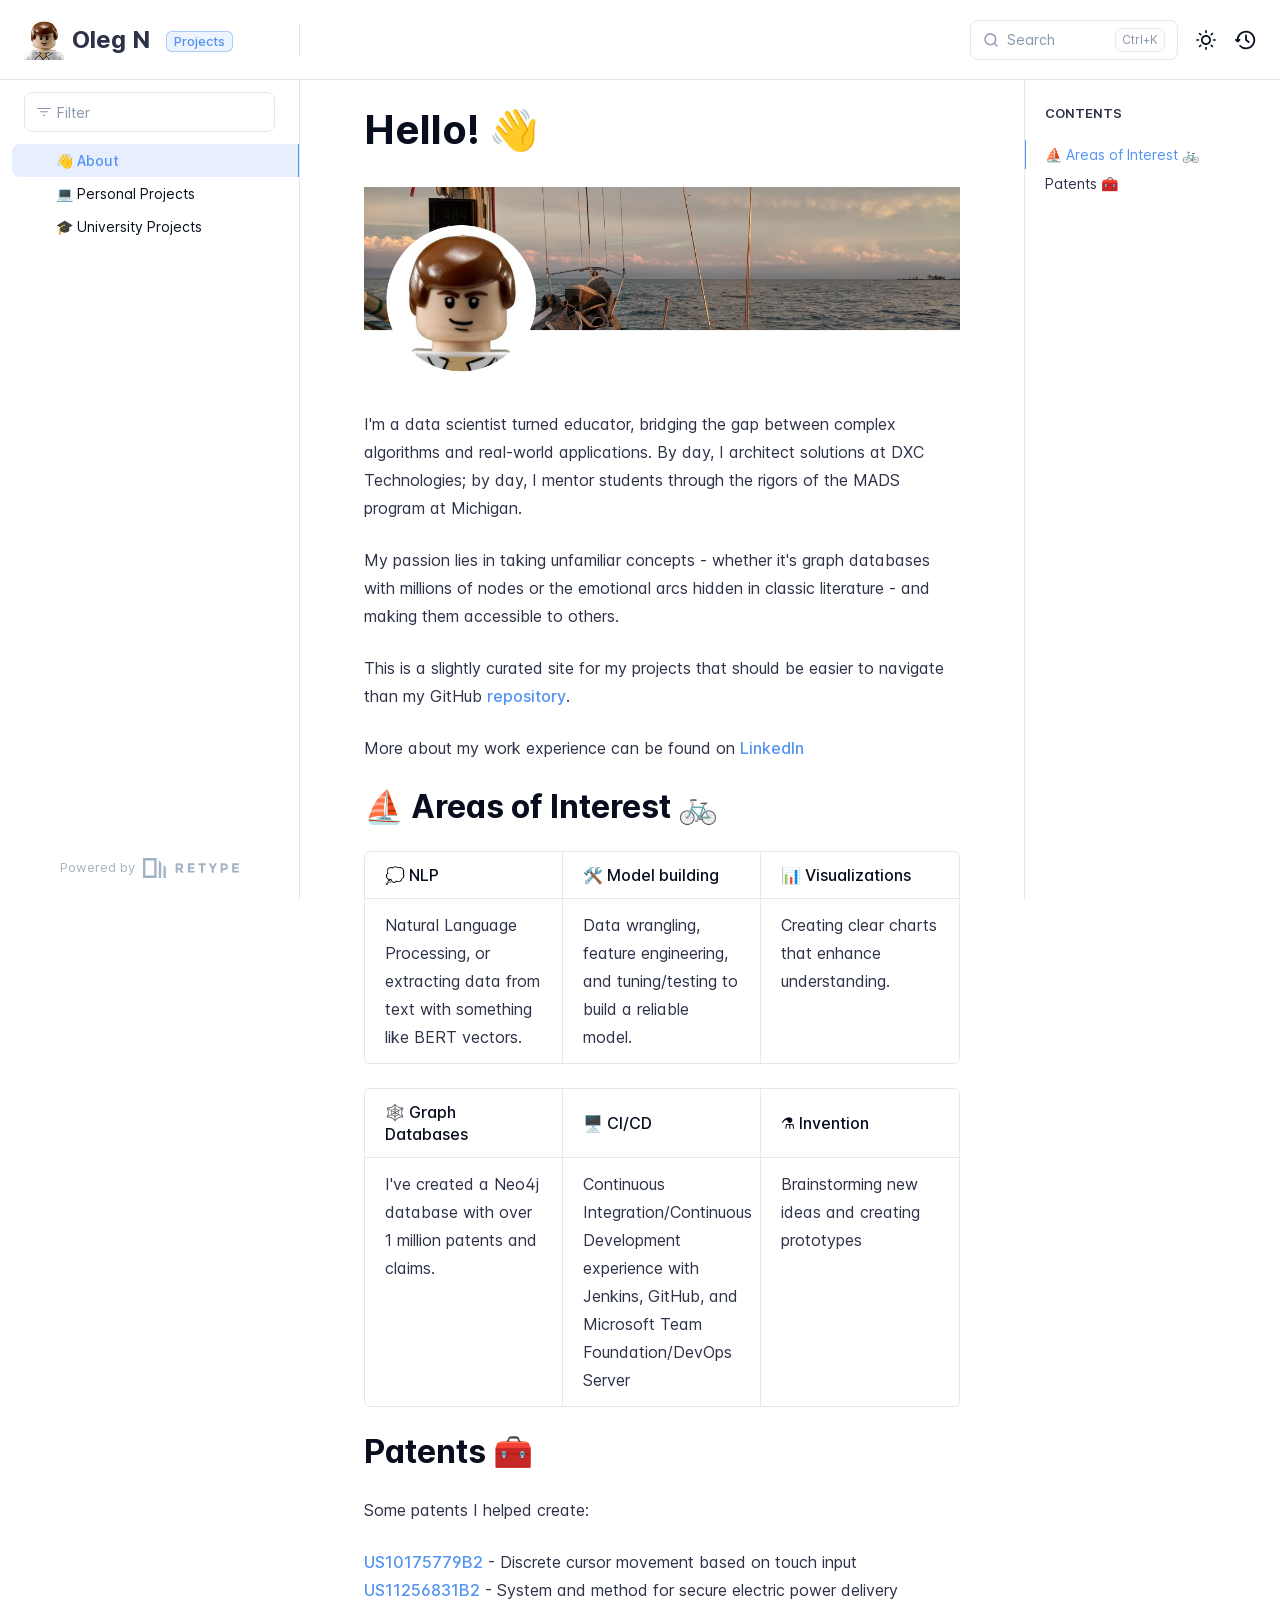
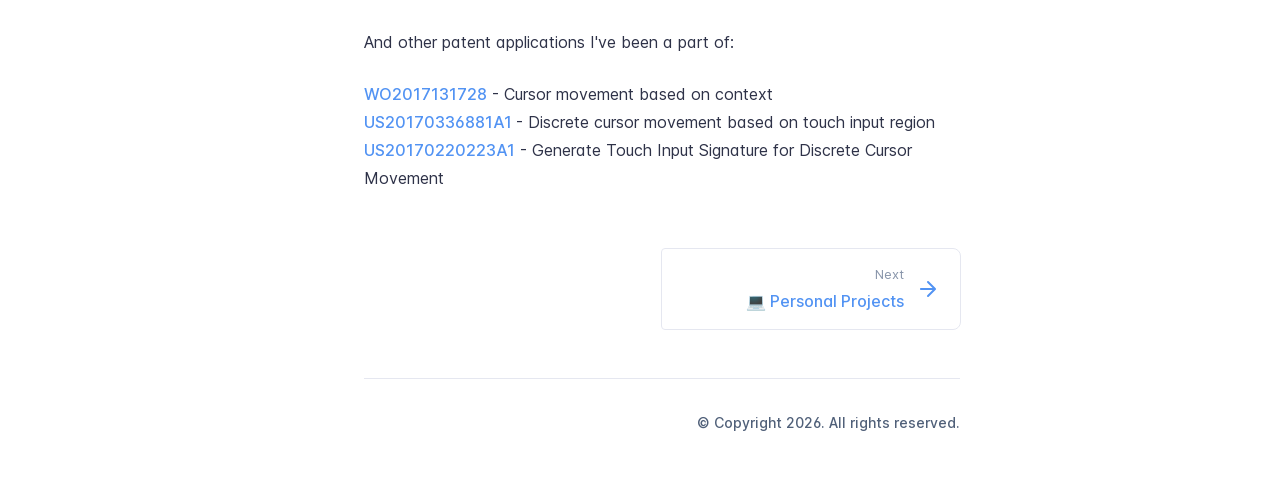
==== commit 130e4ed7: "more em dashes found,Claude doesn't always find everything" ====
--- a/index.html
+++ b/index.html
@@ -6,7 +6,7 @@
     <meta charset="UTF-8">
     <meta name="viewport" content="width=device-width,initial-scale=1">
     <meta name="color-scheme" content="light dark">
-    <meta name="turbo-cache-control" content="no-cache" data-turbo-track="reload" data-track-token="4.1.0.825894712335">
+    <meta name="turbo-cache-control" content="no-cache" data-turbo-track="reload" data-track-token="4.1.0.825898551126">
 
     <!-- See retype.com -->
     <meta name="generator" content="Retype 4.1.0">
@@ -14,7 +14,7 @@
     <!-- Primary Meta Tags -->
     <title>Hello! &#128075;</title>
     <meta name="title" content="Hello! 👋">
-    <meta name="description" content="I am a data scientist with a recent Masters degree from the University of Michigan and inventive mindset who enjoys researching unfamiliar topics to help">
+    <meta name="description" content="I'm a data scientist turned educator, bridging the gap between complex algorithms and real-world applications. By day, I architect solutions at DXC">
 
     <!-- Canonical -->
     <link rel="canonical" href="https://legolego.github.io/">
@@ -23,7 +23,7 @@
     <meta property="og:type" content="website">
     <meta property="og:url" content="https://legolego.github.io/">
     <meta property="og:title" content="Hello! 👋">
-    <meta property="og:description" content="I am a data scientist with a recent Masters degree from the University of Michigan and inventive mindset who enjoys researching unfamiliar topics to help">
+    <meta property="og:description" content="I'm a data scientist turned educator, bridging the gap between complex algorithms and real-world applications. By day, I architect solutions at DXC">
     <meta property="og:image" content="https://legolego.github.io/static/aboutheader.png">
     <meta property="og:image:width" content="1200">
     <meta property="og:image:height" content="630">
@@ -33,11 +33,11 @@
 
     <script data-cfasync="false">(function(){var cl=document.documentElement.classList,ls=localStorage.getItem("retype_scheme"),hd=cl.contains("dark"),hl=cl.contains("light"),wm=window.matchMedia&&window.matchMedia("(prefers-color-scheme: dark)").matches;if(ls==="dark"||(!ls&&wm&&!hd&&!hl)){cl.remove("light");cl.add("dark")}else if(ls==="light"||(!ls&&!wm&&!hd&&!hl)){cl.remove("dark");cl.add("light")}})();</script>
 
-    <link href="resources/css/retype.css?v=4.1.0.825894712335" rel="stylesheet">
-
-    <script data-cfasync="false" src="resources/js/config.js?v=4.1.0.825894712335" data-turbo-eval="false" defer></script>
+    <link href="resources/css/retype.css?v=4.1.0.825898551126" rel="stylesheet">
+
+    <script data-cfasync="false" src="resources/js/config.js?v=4.1.0.825898551126" data-turbo-eval="false" defer></script>
     <script data-cfasync="false" src="resources/js/retype.js?v=4.1.0" data-turbo-eval="false" defer></script>
-    <script id="lunr-js" data-cfasync="false" src="resources/js/lunr.js?v=4.1.0.825894712335" data-turbo-eval="false" defer></script>
+    <script id="lunr-js" data-cfasync="false" src="resources/js/lunr.js?v=4.1.0.825898551126" data-turbo-eval="false" defer></script>
 
     <link href="static/custom.css" rel="stylesheet" />
 </head>
@@ -146,8 +146,8 @@
     <figcaption class="caption"></figcaption>
 </figure>
 </p>
-<p>I am a data scientist with a recent Masters degree from the University of Michigan and inventive mindset who enjoys researching unfamiliar topics to help others discover and understand something new. My ability to recognize needed enhancements in user experience and paying attention to details brings an additional valuable skill set.</p>
-<p>For my current day-jobs, I work as a developer for DXC Technologies and as a Lecturer for the University of Michigan, assisting with the Masters of Applied Data Science program I graduated from. I really enjoy helping students understand complex topics.</p>
+<p>I&#x27;m a data scientist turned educator, bridging the gap between complex algorithms and real-world applications. By day, I architect solutions at DXC Technologies; by day, I mentor students through the rigors of the MADS program at Michigan.</p>
+<p>My passion lies in taking unfamiliar concepts - whether it&#x27;s graph databases with millions of nodes or the emotional arcs hidden in classic literature - and making them accessible to others.</p>
 <p>This is a slightly curated site for my projects that should be easier to navigate than my GitHub <a href="https://github.com/legolego" target="_blank">repository</a>.</p>
 <p>More about my work experience can be found on <a href="https://www.linkedin.com/in/olegnikolsky/" target="_blank">LinkedIn</a></p>
 <doc-anchor-target id="boat-areas-of-interest-bike">
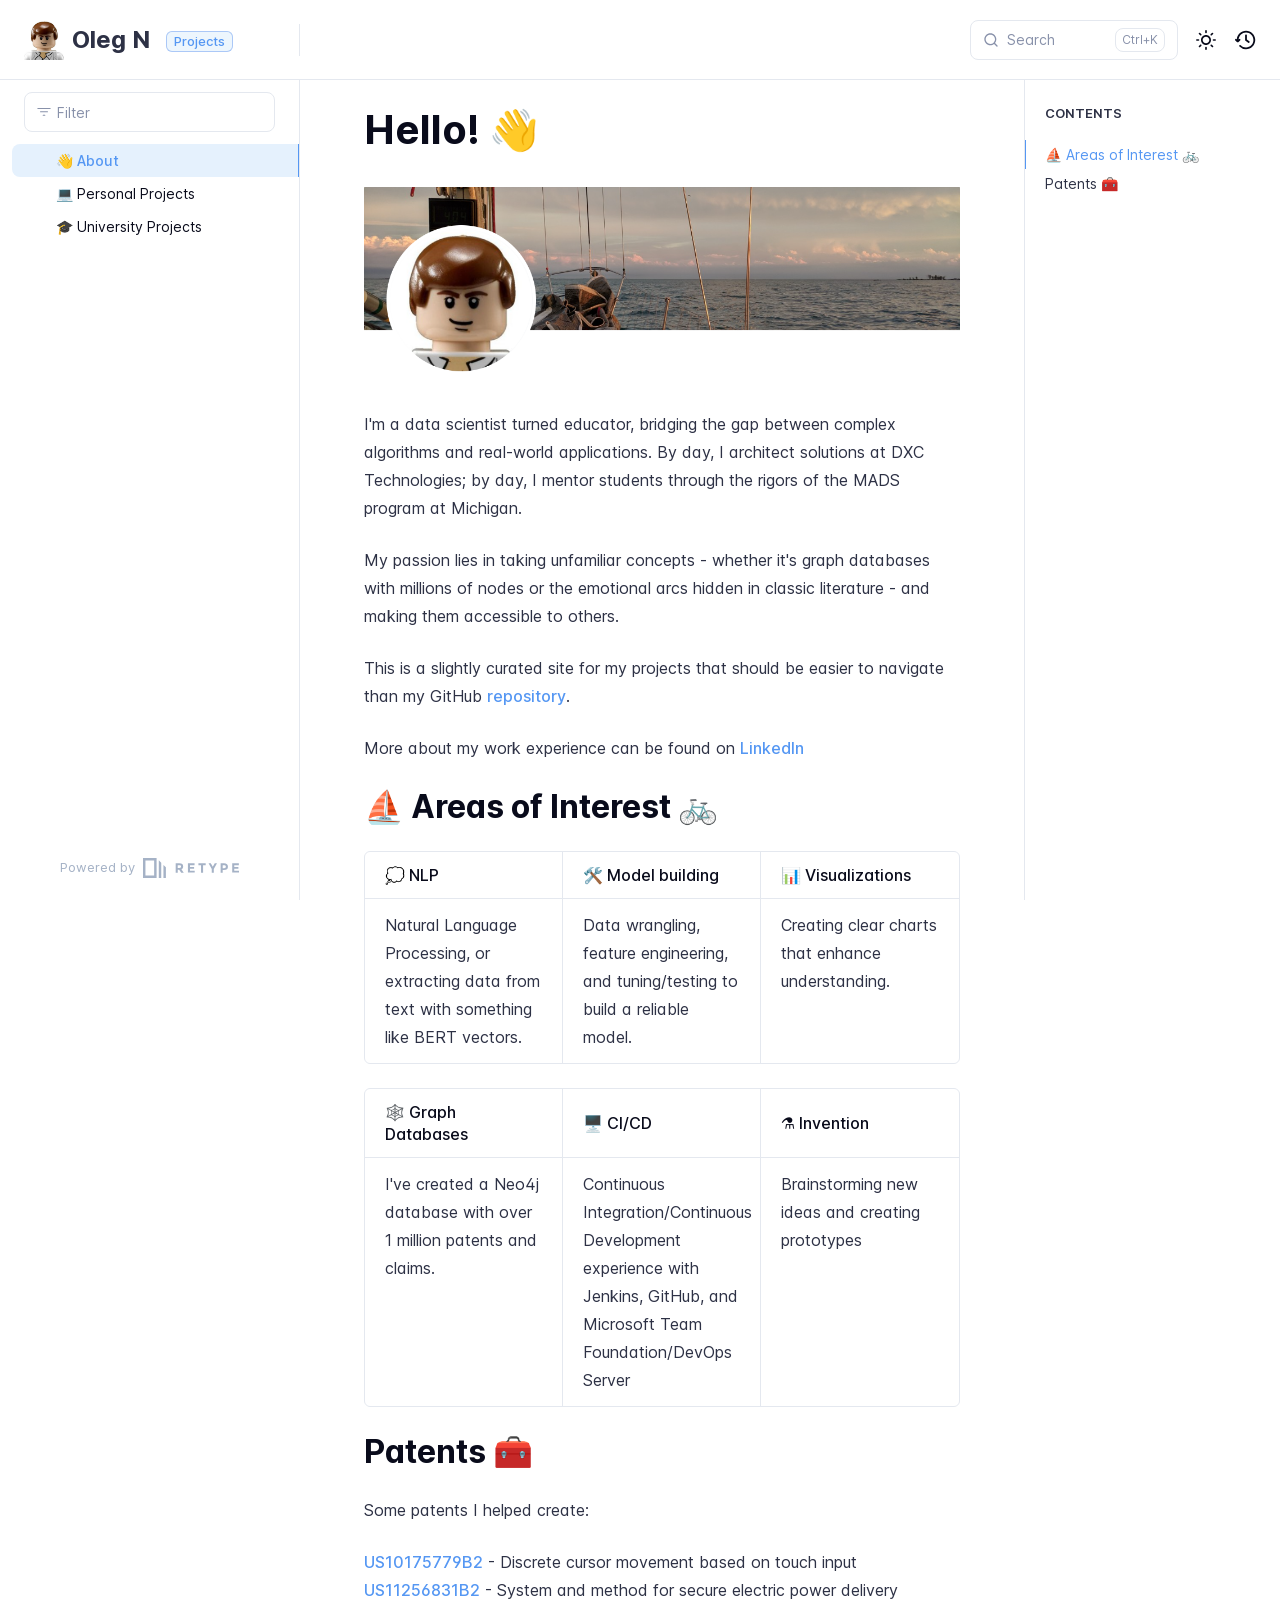
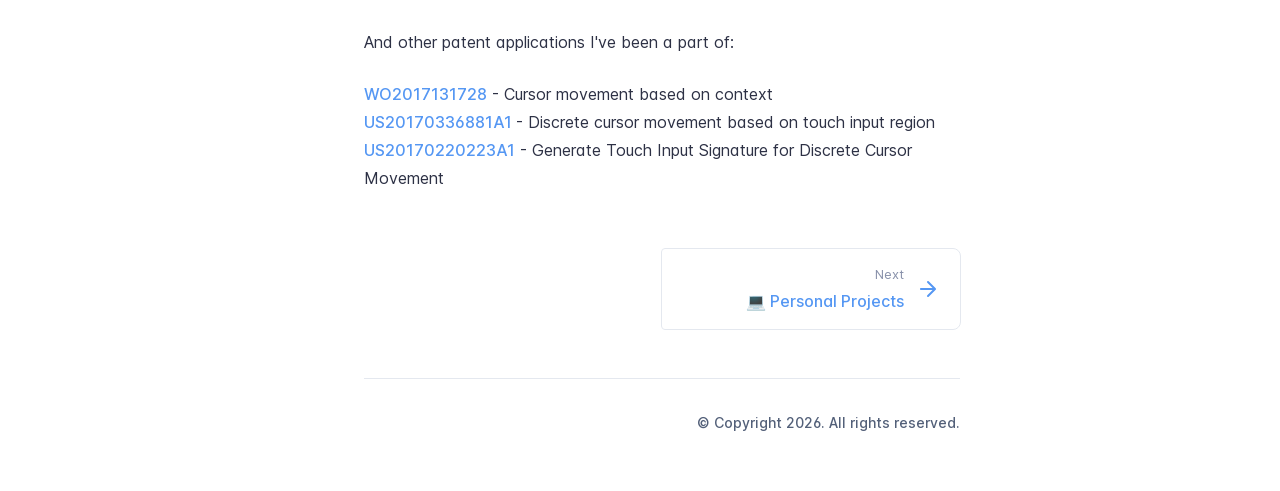
==== commit 9429e034: "more em dashes found" ====
--- a/index.html
+++ b/index.html
@@ -6,7 +6,7 @@
     <meta charset="UTF-8">
     <meta name="viewport" content="width=device-width,initial-scale=1">
     <meta name="color-scheme" content="light dark">
-    <meta name="turbo-cache-control" content="no-cache" data-turbo-track="reload" data-track-token="4.1.0.825898551126">
+    <meta name="turbo-cache-control" content="no-cache" data-turbo-track="reload" data-track-token="4.1.0.825899651043">
 
     <!-- See retype.com -->
     <meta name="generator" content="Retype 4.1.0">
@@ -33,11 +33,11 @@
 
     <script data-cfasync="false">(function(){var cl=document.documentElement.classList,ls=localStorage.getItem("retype_scheme"),hd=cl.contains("dark"),hl=cl.contains("light"),wm=window.matchMedia&&window.matchMedia("(prefers-color-scheme: dark)").matches;if(ls==="dark"||(!ls&&wm&&!hd&&!hl)){cl.remove("light");cl.add("dark")}else if(ls==="light"||(!ls&&!wm&&!hd&&!hl)){cl.remove("dark");cl.add("light")}})();</script>
 
-    <link href="resources/css/retype.css?v=4.1.0.825898551126" rel="stylesheet">
-
-    <script data-cfasync="false" src="resources/js/config.js?v=4.1.0.825898551126" data-turbo-eval="false" defer></script>
+    <link href="resources/css/retype.css?v=4.1.0.825899651043" rel="stylesheet">
+
+    <script data-cfasync="false" src="resources/js/config.js?v=4.1.0.825899651043" data-turbo-eval="false" defer></script>
     <script data-cfasync="false" src="resources/js/retype.js?v=4.1.0" data-turbo-eval="false" defer></script>
-    <script id="lunr-js" data-cfasync="false" src="resources/js/lunr.js?v=4.1.0.825898551126" data-turbo-eval="false" defer></script>
+    <script id="lunr-js" data-cfasync="false" src="resources/js/lunr.js?v=4.1.0.825899651043" data-turbo-eval="false" defer></script>
 
     <link href="static/custom.css" rel="stylesheet" />
 </head>
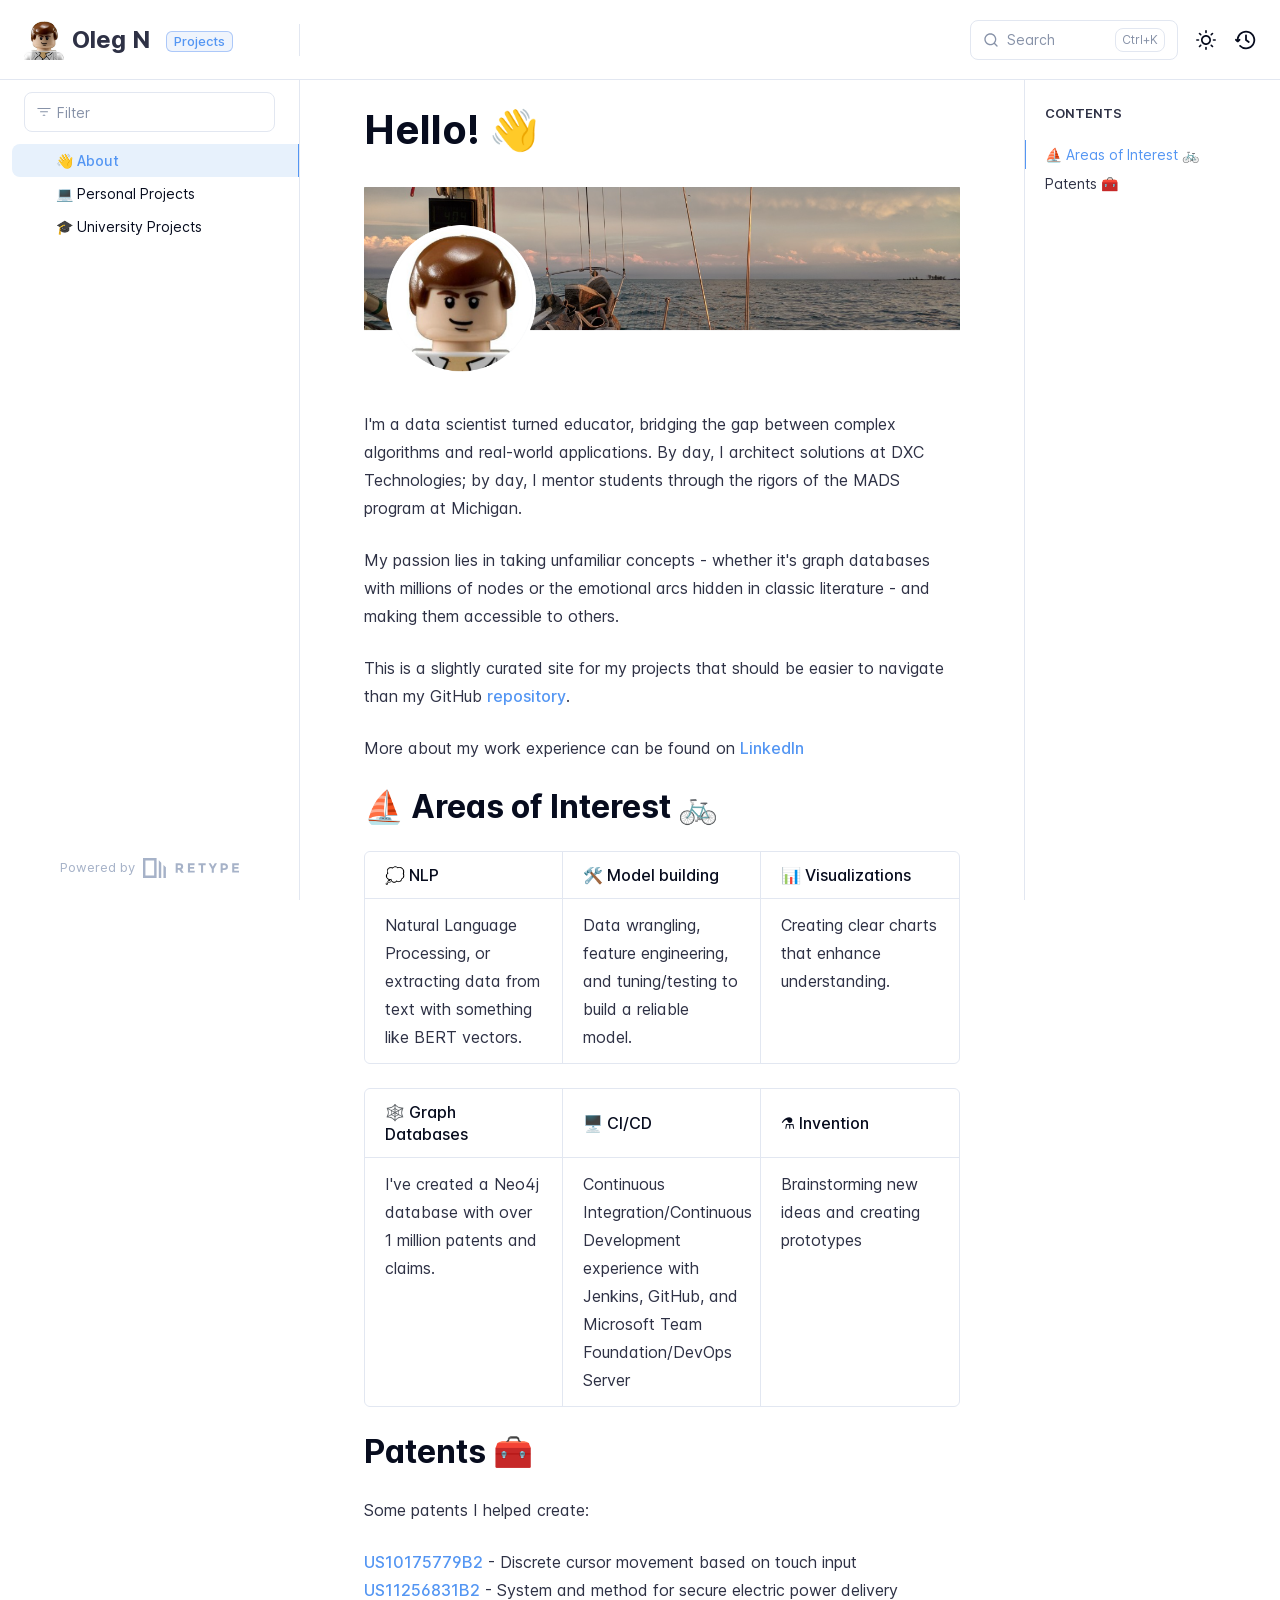
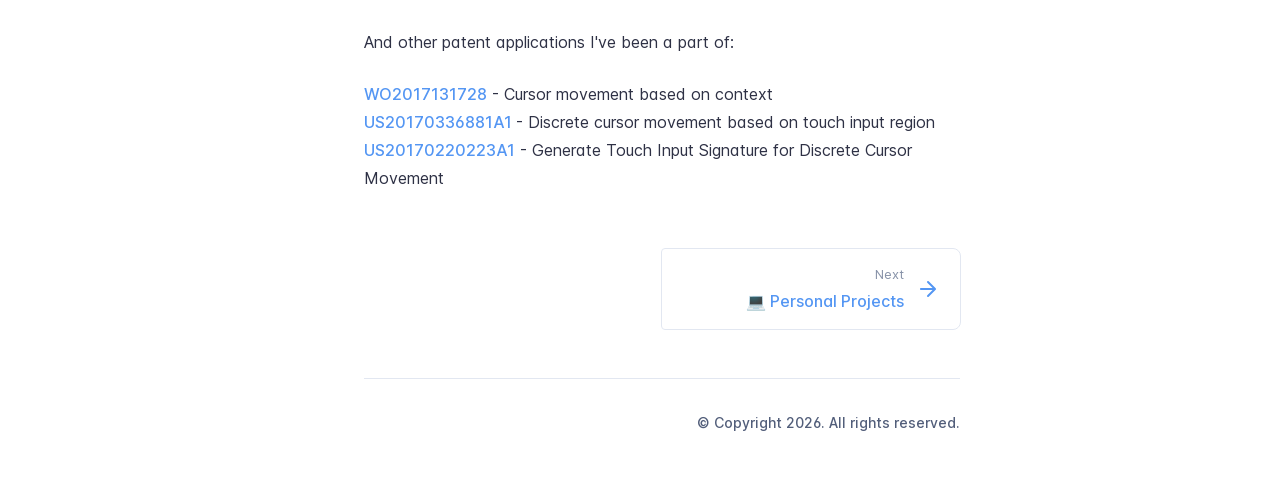
==== commit 2091ddd7: "University project's descriptions wer eupadted" ====
--- a/index.html
+++ b/index.html
@@ -6,7 +6,7 @@
     <meta charset="UTF-8">
     <meta name="viewport" content="width=device-width,initial-scale=1">
     <meta name="color-scheme" content="light dark">
-    <meta name="turbo-cache-control" content="no-cache" data-turbo-track="reload" data-track-token="4.1.0.825899651043">
+    <meta name="turbo-cache-control" content="no-cache" data-turbo-track="reload" data-track-token="4.1.0.825907108828">
 
     <!-- See retype.com -->
     <meta name="generator" content="Retype 4.1.0">
@@ -33,11 +33,11 @@
 
     <script data-cfasync="false">(function(){var cl=document.documentElement.classList,ls=localStorage.getItem("retype_scheme"),hd=cl.contains("dark"),hl=cl.contains("light"),wm=window.matchMedia&&window.matchMedia("(prefers-color-scheme: dark)").matches;if(ls==="dark"||(!ls&&wm&&!hd&&!hl)){cl.remove("light");cl.add("dark")}else if(ls==="light"||(!ls&&!wm&&!hd&&!hl)){cl.remove("dark");cl.add("light")}})();</script>
 
-    <link href="resources/css/retype.css?v=4.1.0.825899651043" rel="stylesheet">
-
-    <script data-cfasync="false" src="resources/js/config.js?v=4.1.0.825899651043" data-turbo-eval="false" defer></script>
+    <link href="resources/css/retype.css?v=4.1.0.825907108828" rel="stylesheet">
+
+    <script data-cfasync="false" src="resources/js/config.js?v=4.1.0.825907108828" data-turbo-eval="false" defer></script>
     <script data-cfasync="false" src="resources/js/retype.js?v=4.1.0" data-turbo-eval="false" defer></script>
-    <script id="lunr-js" data-cfasync="false" src="resources/js/lunr.js?v=4.1.0.825899651043" data-turbo-eval="false" defer></script>
+    <script id="lunr-js" data-cfasync="false" src="resources/js/lunr.js?v=4.1.0.825907108828" data-turbo-eval="false" defer></script>
 
     <link href="static/custom.css" rel="stylesheet" />
 </head>
